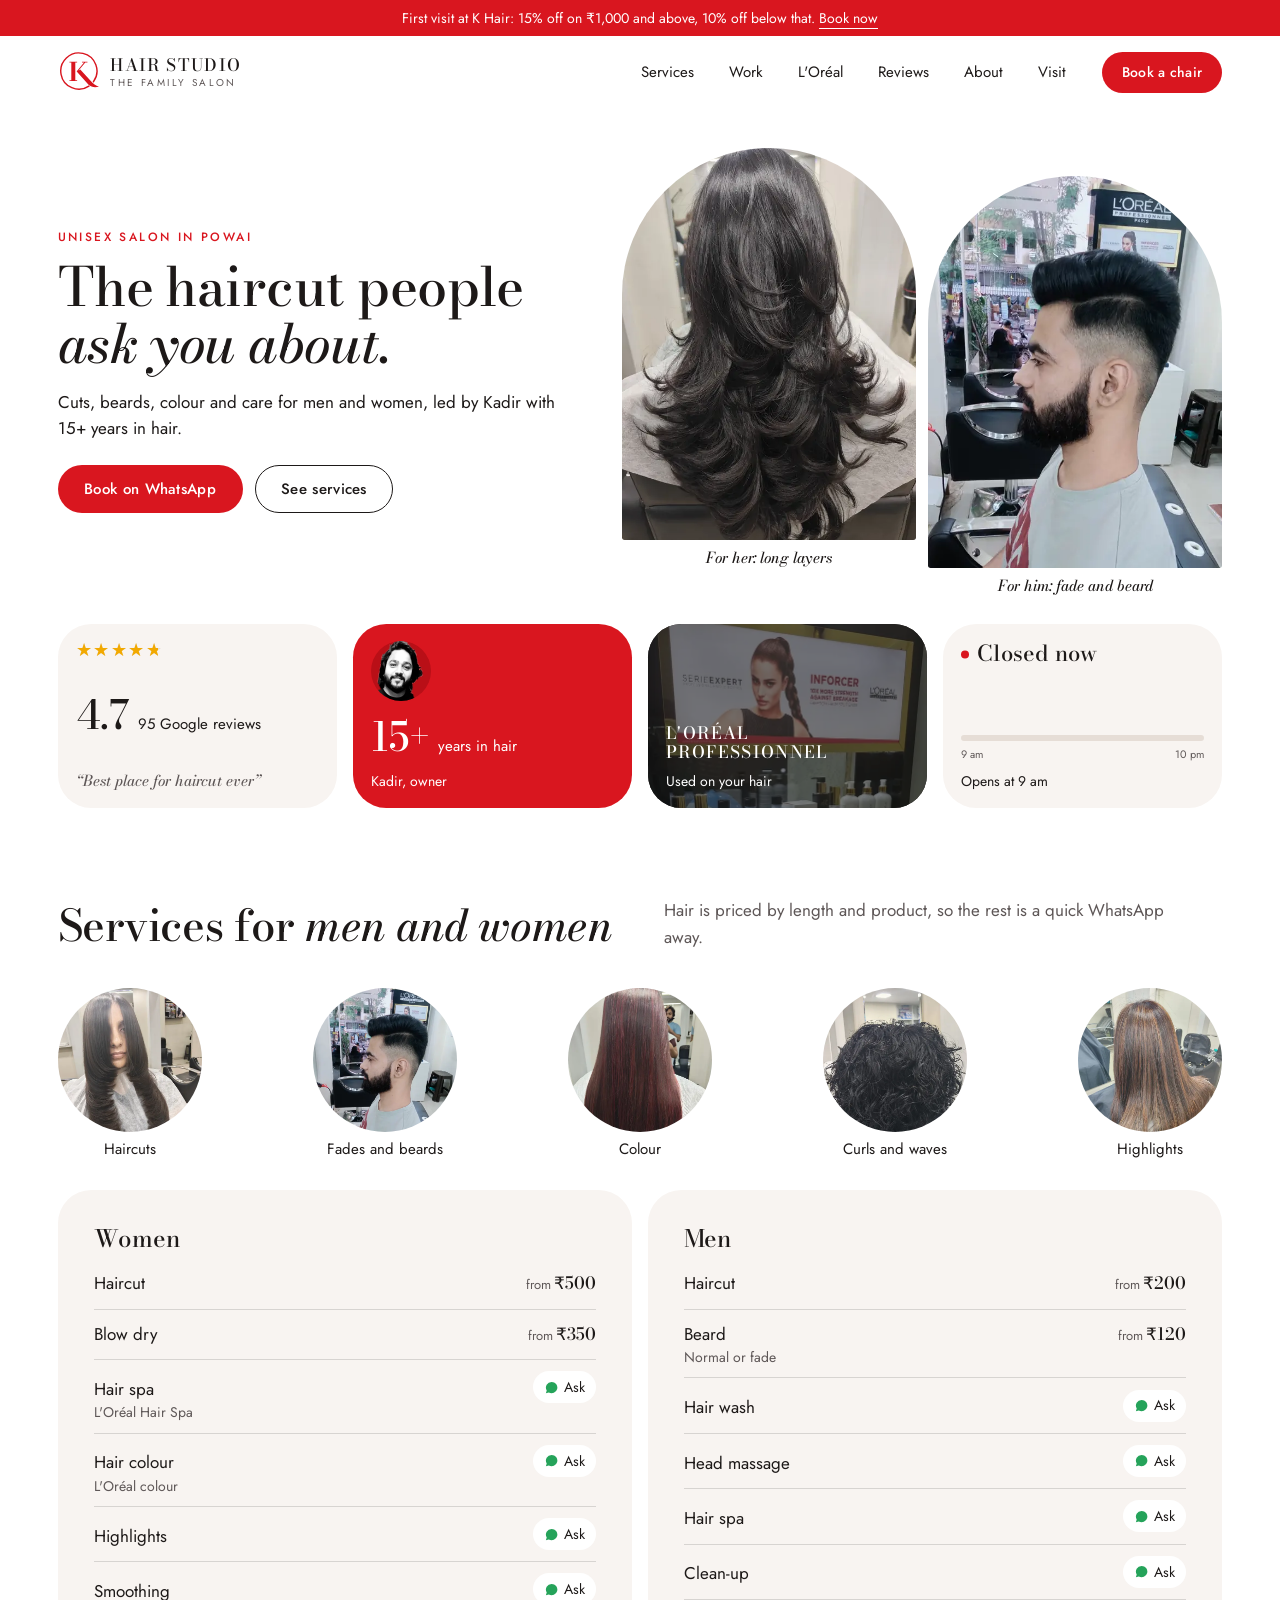
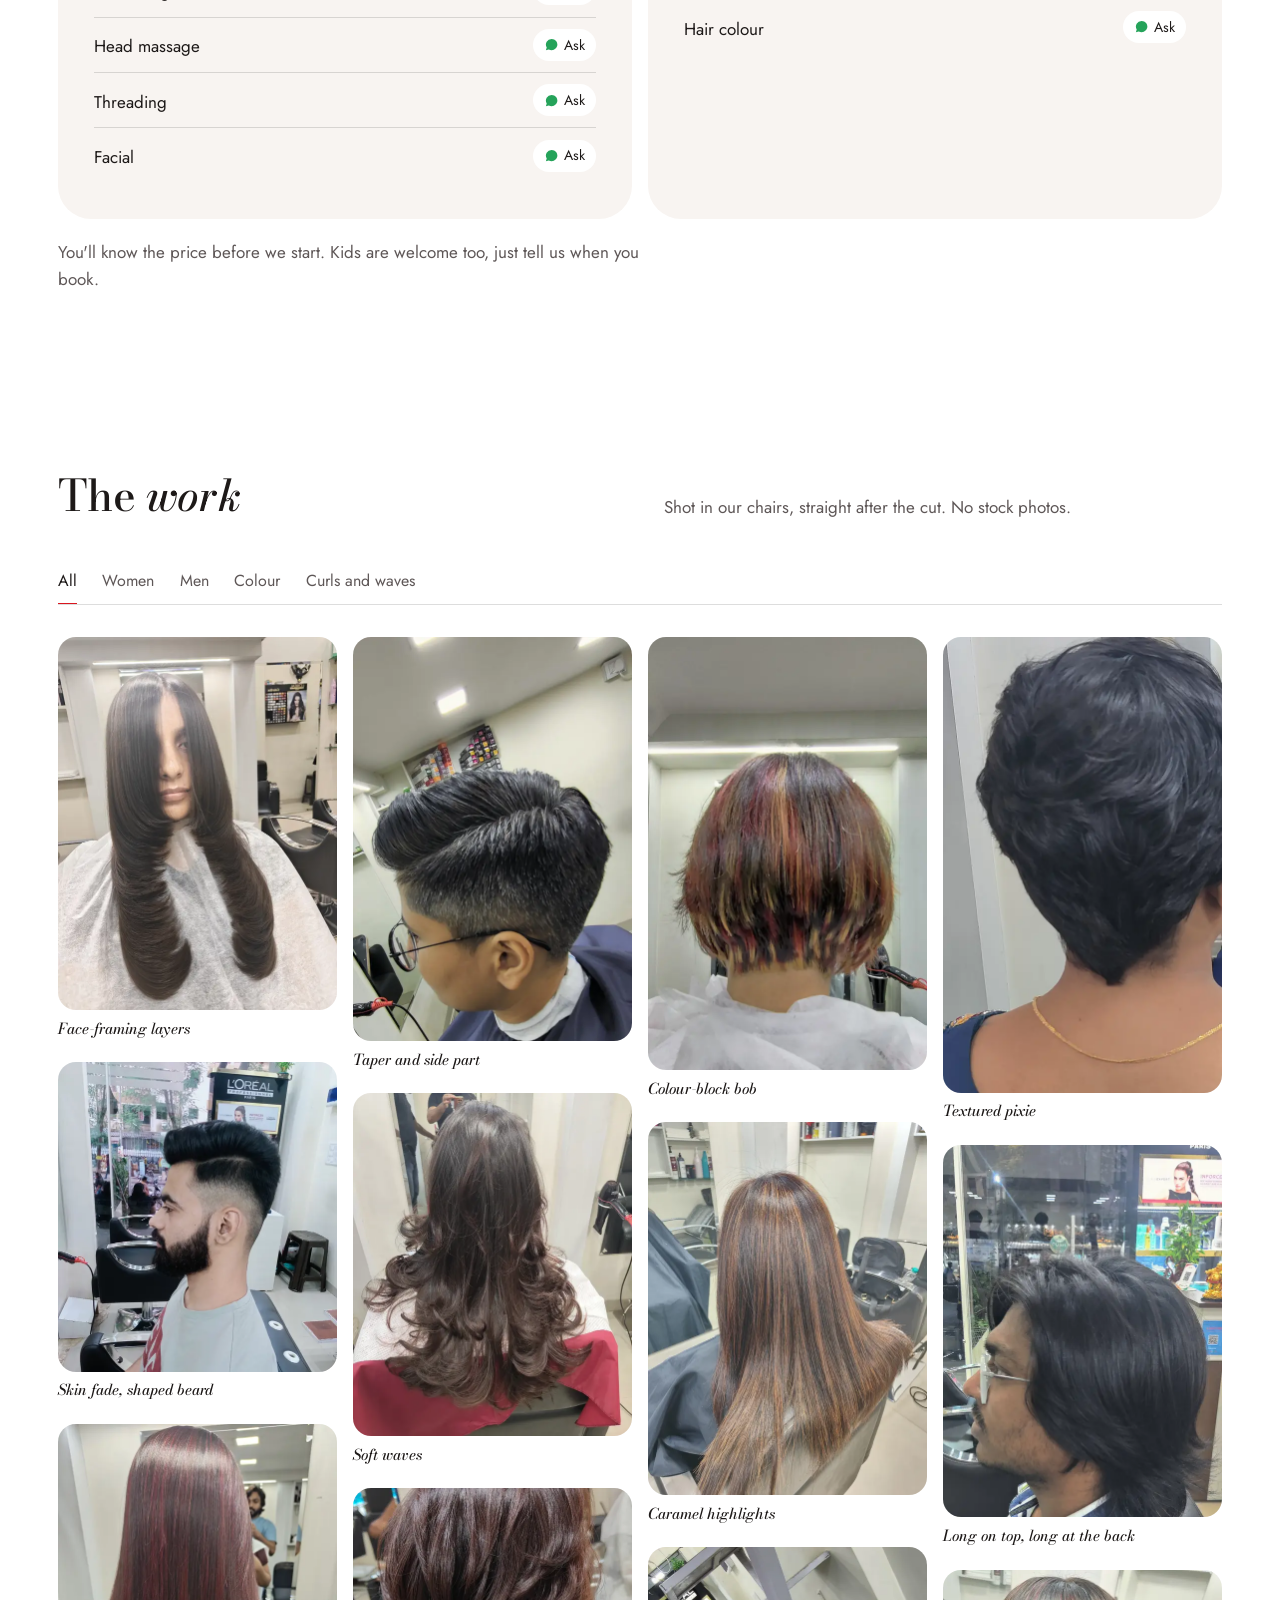
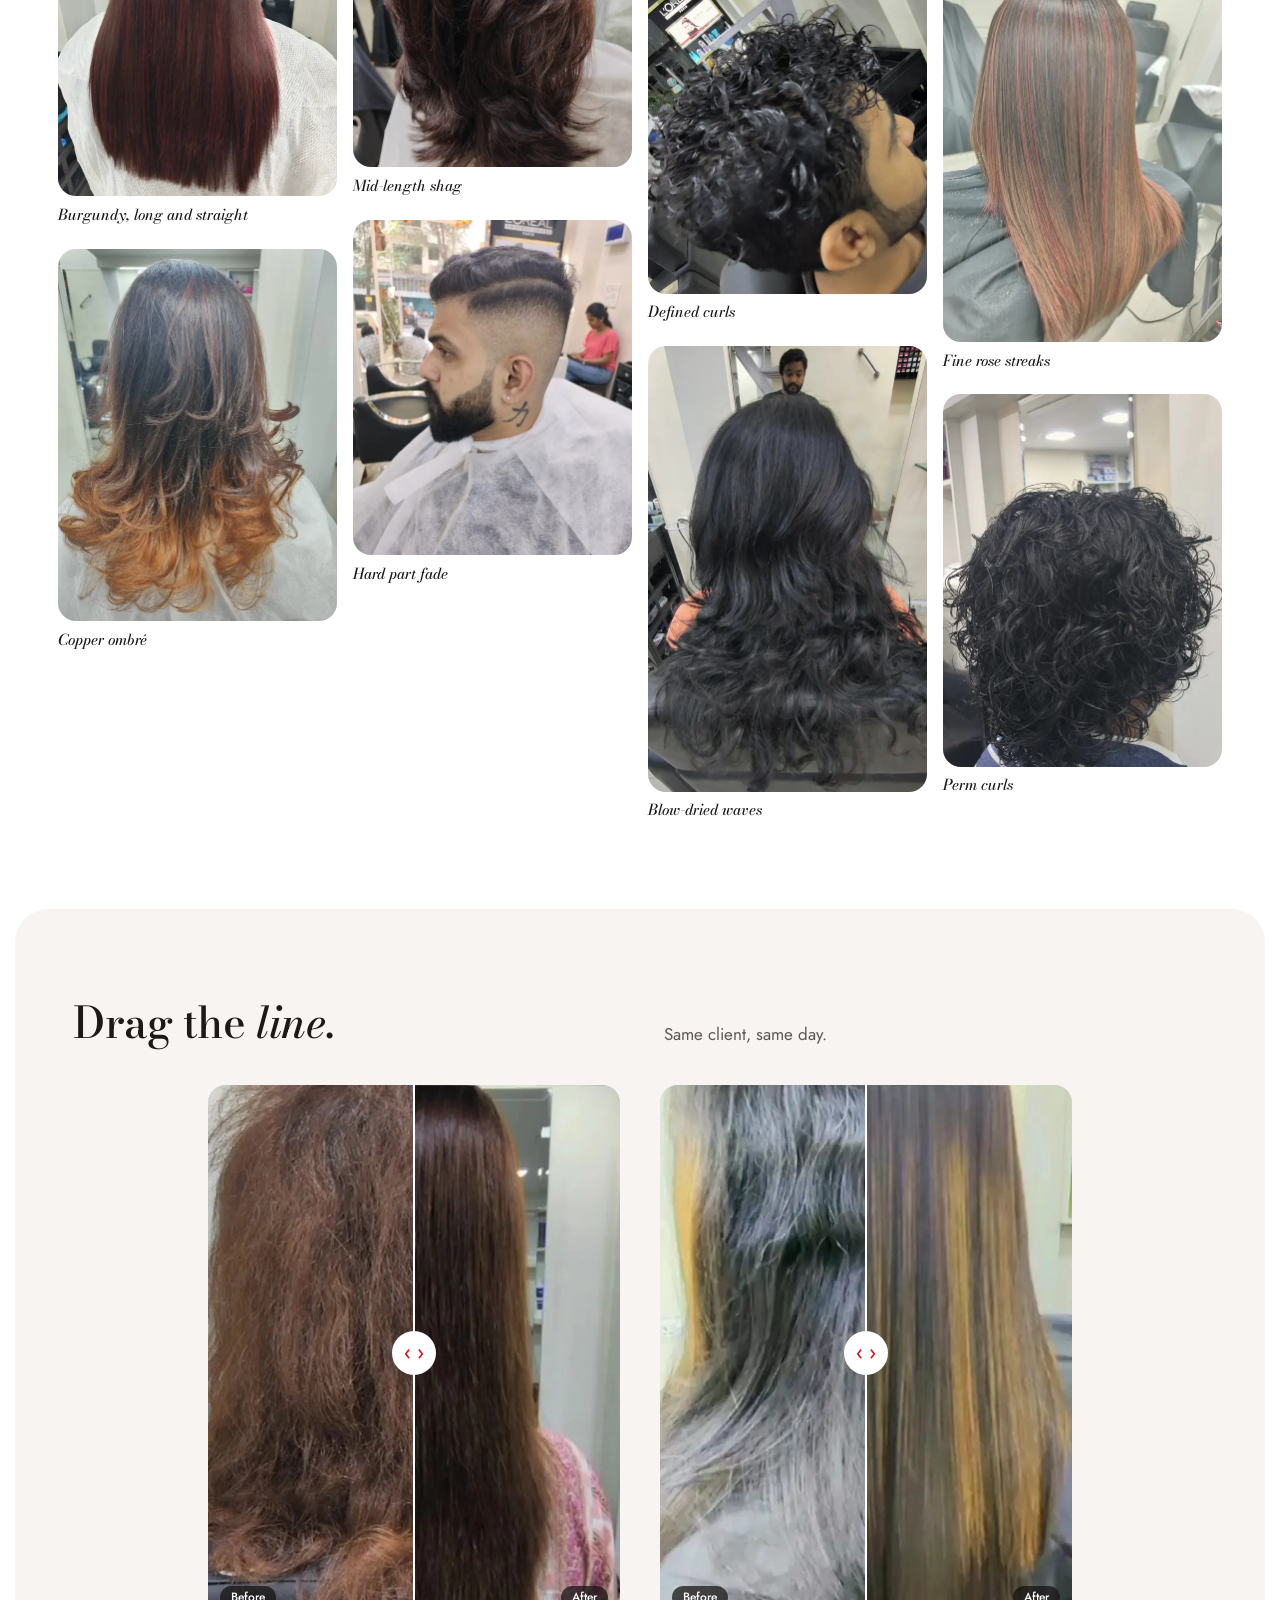
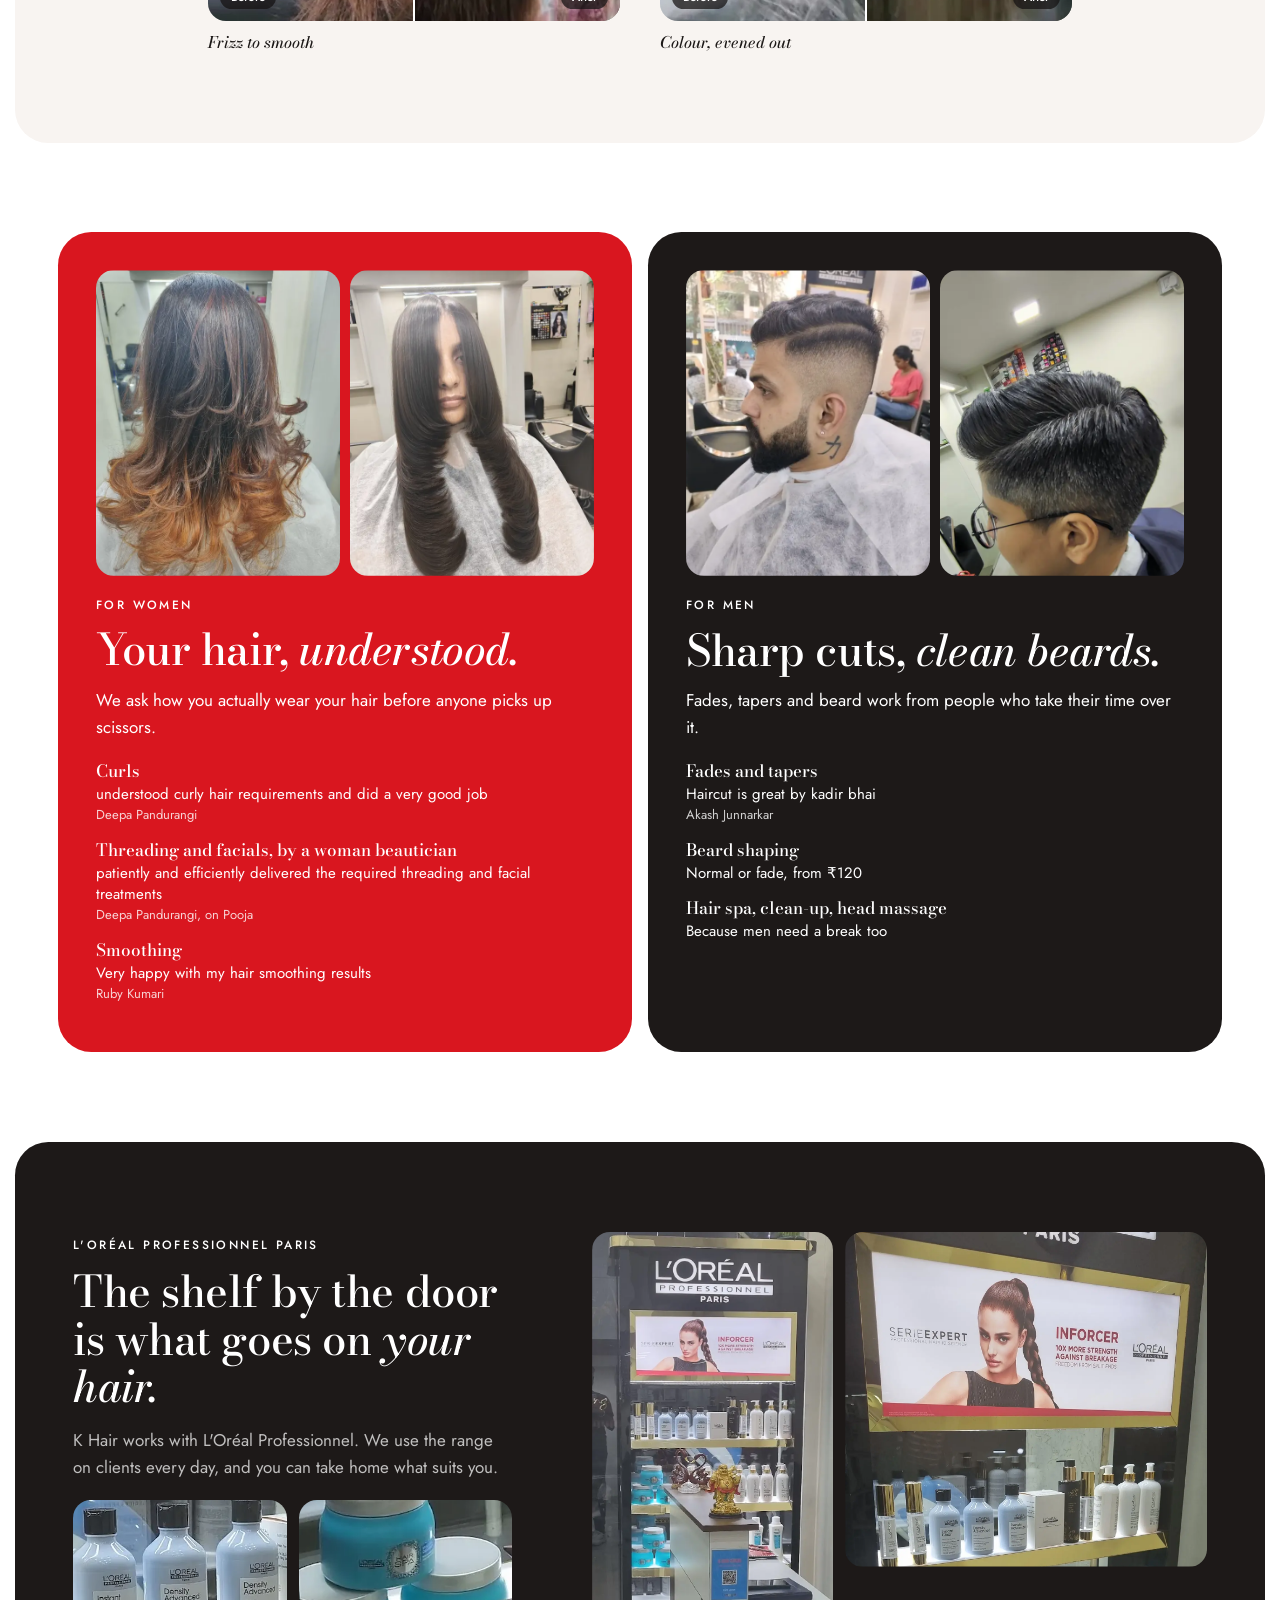
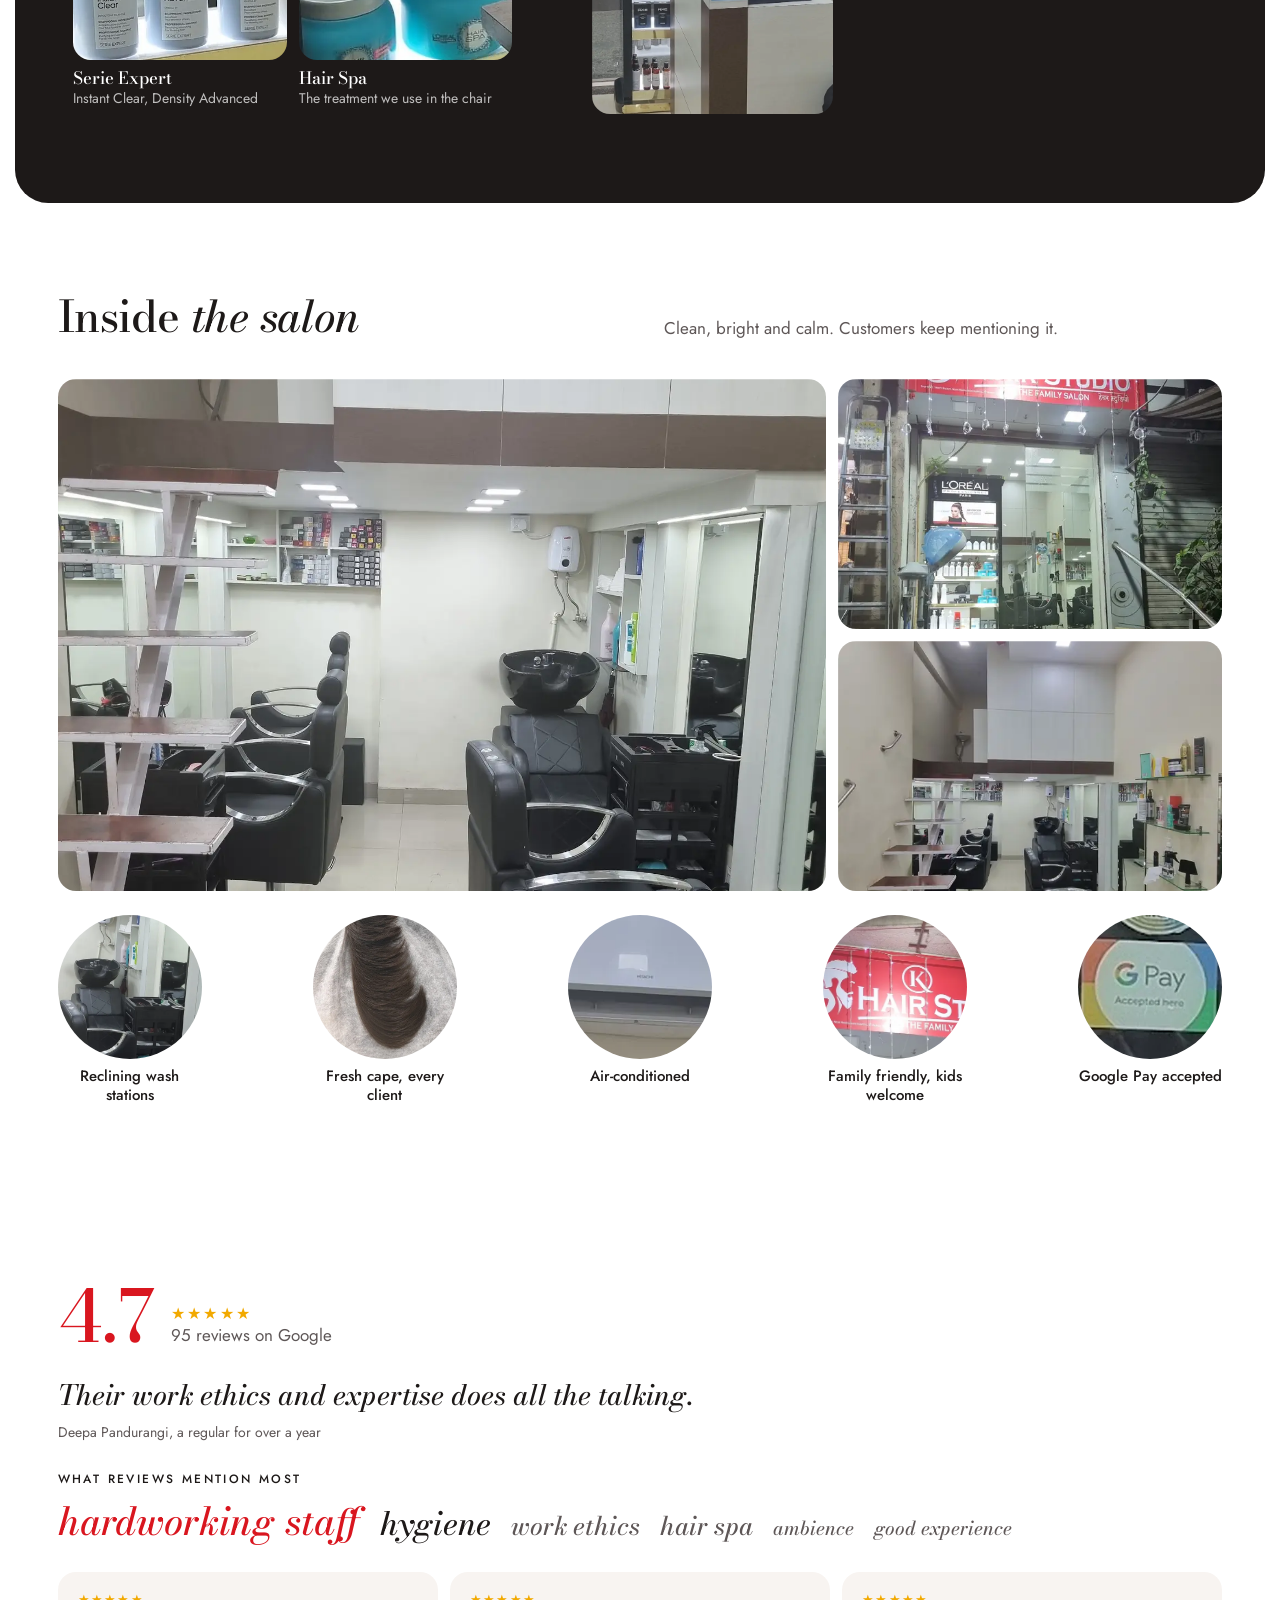
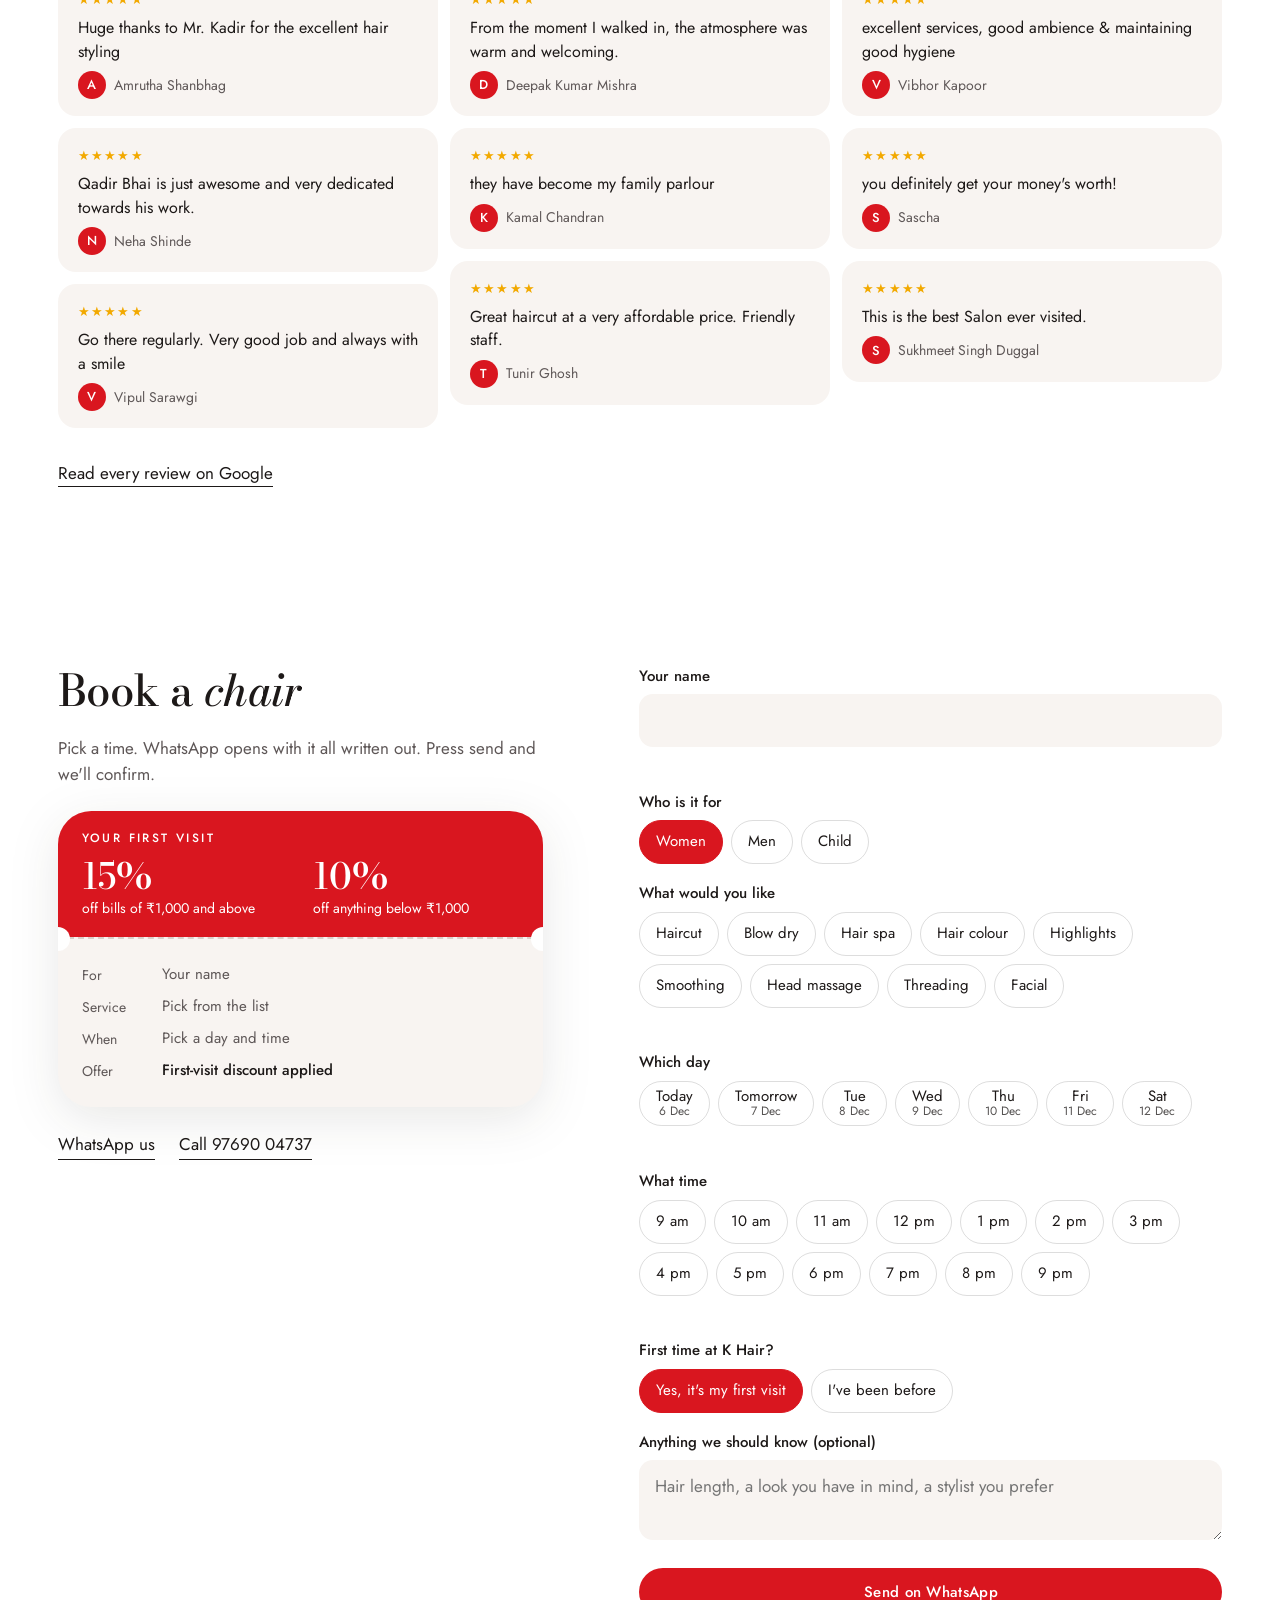
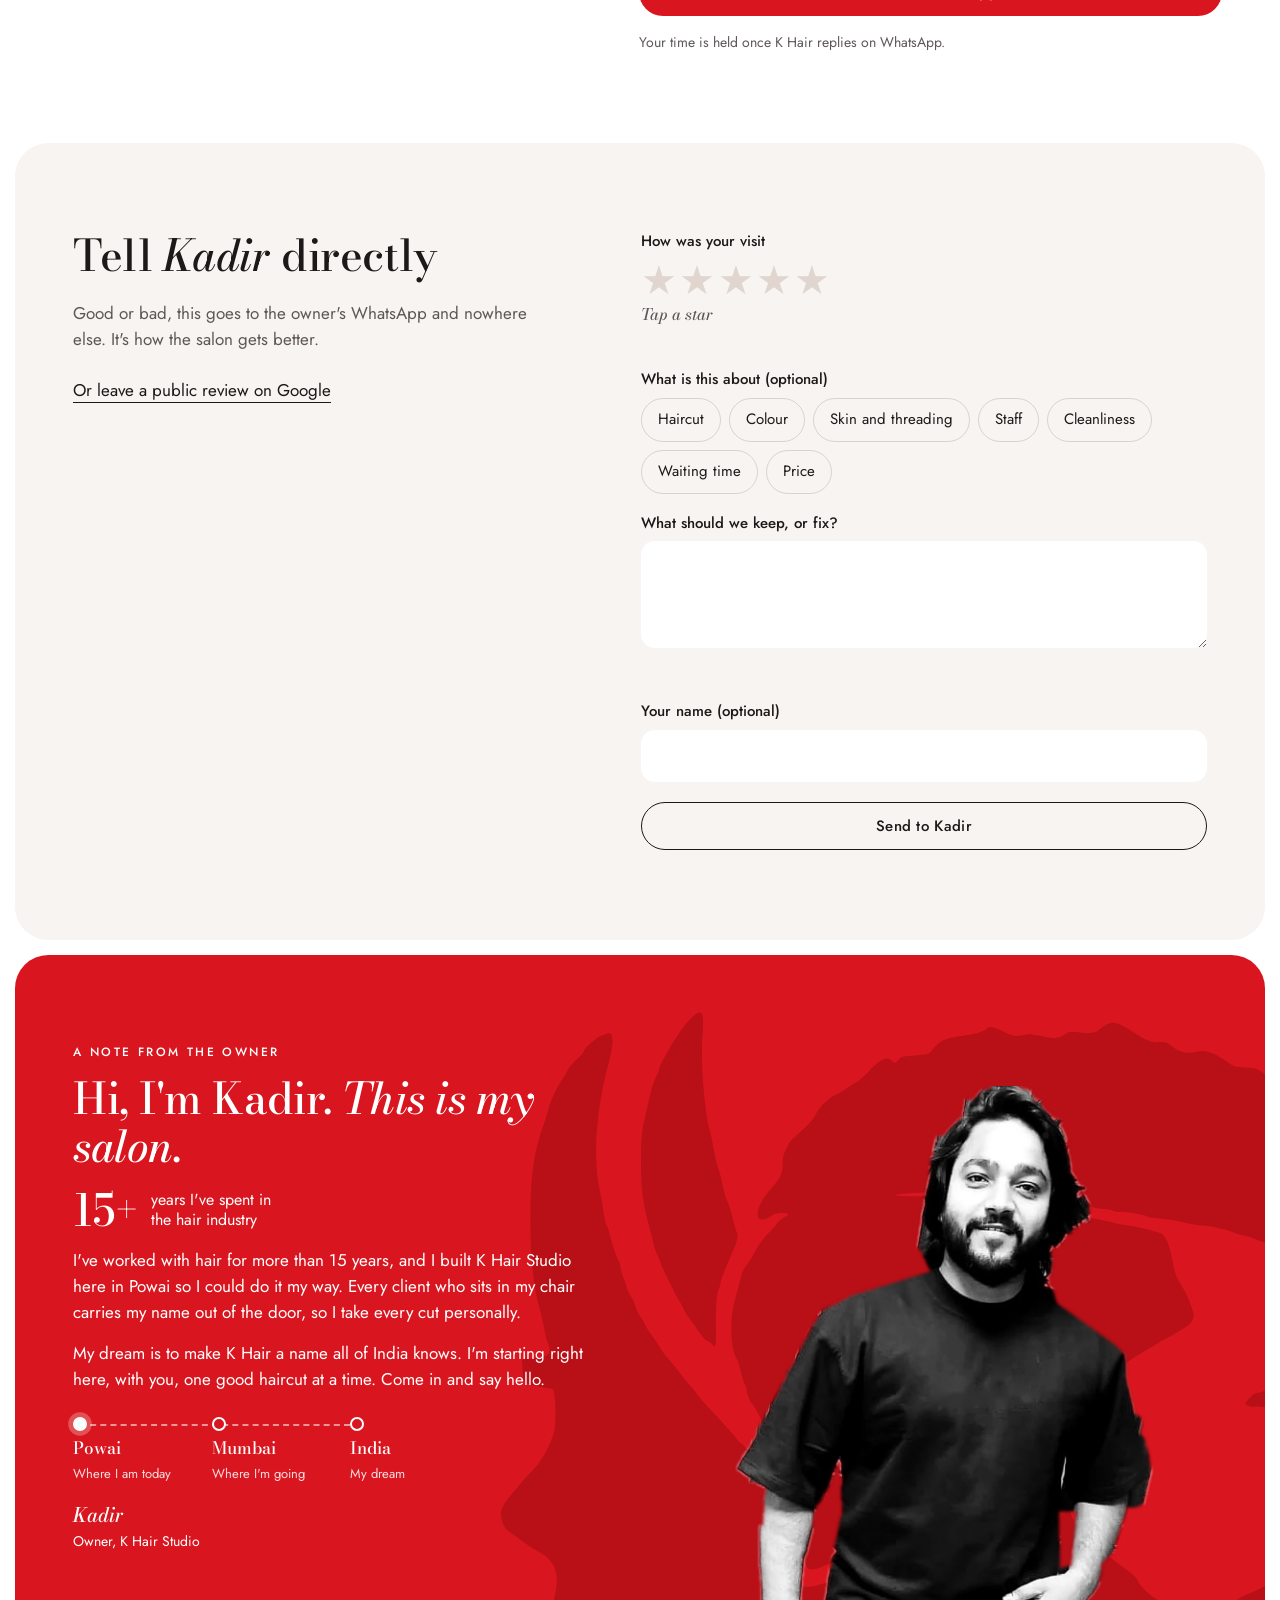
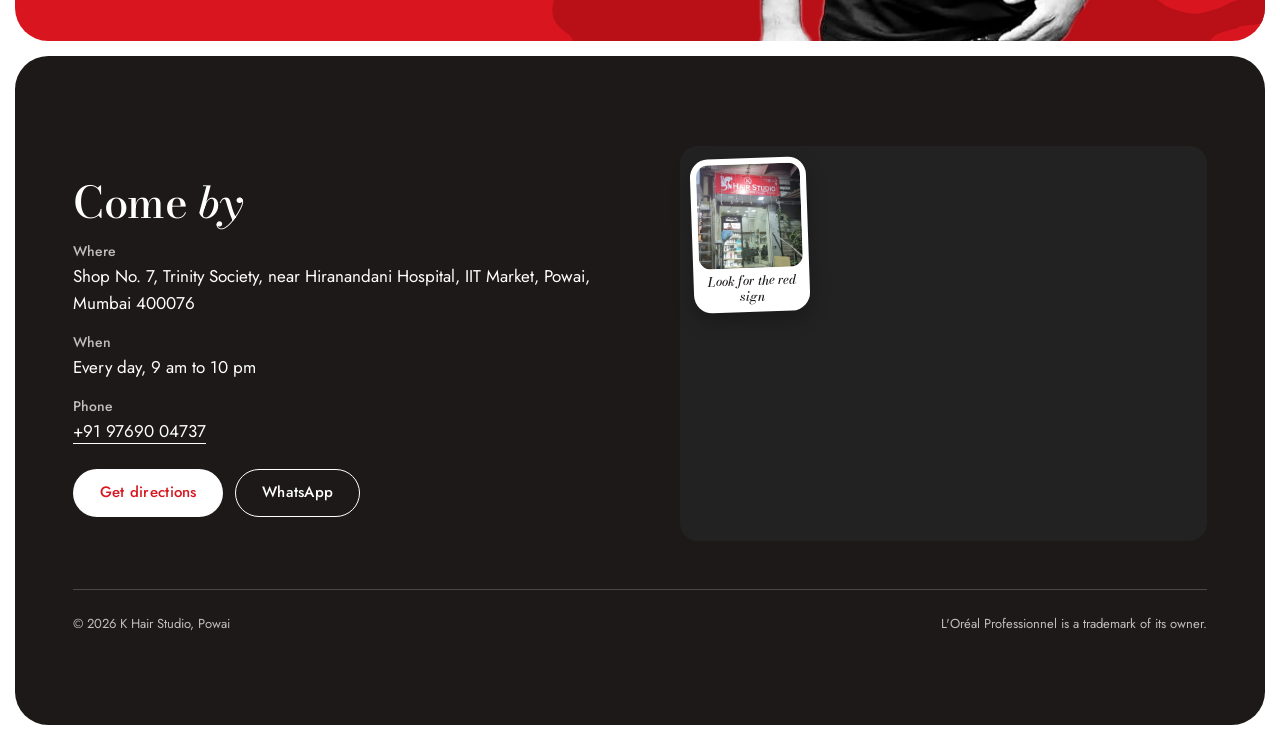
==== index.html @ 9da458e2 "Publish K Hair Studio website Co-Authored-By: Claude Opus 5.5 <noreply@anthropic.com>" ====
<!doctype html>
<html lang="en-IN">
<head>
<meta charset="utf-8">
<meta name="viewport" content="width=device-width, initial-scale=1, viewport-fit=cover">
<title>K Hair Studio, Powai | The Family Salon near Hiranandani Hospital</title>
<meta name="description" content="Unisex salon in Powai for men and women: haircuts, beards, colour and hair spa, led by Kadir with 15+ years in hair. 4.7 on Google. L'Oréal Professionnel products. Book on WhatsApp and get up to 15% off your first visit.">
<meta name="theme-color" content="#d9161f">
<meta property="og:title" content="K Hair Studio, Powai">
<meta property="og:description" content="The Family Salon. 4.7 on Google from 95 reviews. Book on WhatsApp.">
<meta property="og:image" content="https://patekarvijay262-spec.github.io/k-hair-studio/assets/img/storefront.webp">
<link rel="icon" href="assets/favicon.svg" type="image/svg+xml">
<link rel="preload" href="assets/fonts/bodoni.woff2" as="font" type="font/woff2" crossorigin>
<link rel="preload" href="assets/fonts/jost.woff2" as="font" type="font/woff2" crossorigin>
<link rel="stylesheet" href="assets/styles.css">
<script>document.documentElement.classList.add('js')</script>
<script type="application/ld+json">
{"@context":"https://schema.org","@type":"HairSalon","name":"K Hair Studio","alternateName":"K Hair Studio the unisex salon","telephone":"+919769004737","priceRange":"₹₹","image":"https://patekarvijay262-spec.github.io/k-hair-studio/assets/img/storefront.webp","address":{"@type":"PostalAddress","streetAddress":"Shop No. 7, Trinity Society, near Hiranandani Hospital Road, IIT Market","addressLocality":"Powai, Mumbai","addressRegion":"Maharashtra","postalCode":"400076","addressCountry":"IN"},"geo":{"@type":"GeoCoordinates","latitude":19.122265,"longitude":72.9176834},"openingHoursSpecification":[{"@type":"OpeningHoursSpecification","dayOfWeek":["Monday","Tuesday","Wednesday","Thursday","Friday","Saturday","Sunday"],"opens":"09:00","closes":"22:00"}]}
</script>
</head>
<body>
<a class="skip" href="#main">Skip to content</a>

<svg width="0" height="0" style="position:absolute" aria-hidden="true">
  <symbol id="k" viewBox="0 0 100 100">
    <path fill="none" stroke="currentColor" stroke-width="3.4" stroke-linecap="round" d="M85.2 71.6A43.5 43.5 0 1 0 74.3 82"/>
    <path fill="currentColor" d="M32 24h9.6v44.6H32zM27.5 23.2H46v1.8H27.5zM27.5 67.8H46v1.8H27.5zM44.6 46.6 62.6 25h3L47 47.6zM57.6 23.2h13.2V25H57.6zM45.5 47.5l8-5.7L80 71c4 5 11 10 18.5 12.2-8.5 2.3-18.5 1.8-25-4.2z"/>
  </symbol>
</svg>

<p class="strip">First visit at K Hair: 15% off on ₹1,000 and above, 10% off below that. <a class="link" href="#book">Book now</a></p>

<header class="head" id="head">
  <div class="wrap head-in">
    <a class="brand" href="#top" aria-label="K Hair Studio, home">
      <svg aria-hidden="true"><use href="#k"/></svg>
      <span><b>HAIR STUDIO</b><small>The Family Salon</small></span>
    </a>
    <nav class="nav" aria-label="Main">
      <a href="#services">Services</a>
      <a href="#work">Work</a>
      <a href="#loreal">L'Oréal</a>
      <a href="#reviews">Reviews</a>
      <a href="#about">About</a>
      <a href="#visit">Visit</a>
      <a class="btn btn-red" href="#book">Book a chair</a>
    </nav>
  </div>
</header>

<main id="main">

<section class="hero wrap" id="top">
  <div class="hero-grid">
    <div class="hero-text">
      <p class="label eyebrow">Unisex salon in Powai</p>
      <h1>The haircut people <em>ask you about.</em></h1>
      <p class="lede">Cuts, beards, colour and care for men and women, led by Kadir with 15+ years in hair.</p>
      <div class="hero-cta">
        <a class="btn btn-red" href="#book">Book on WhatsApp</a>
        <a class="btn btn-line" href="#services">See services</a>
      </div>
    </div>
    <div class="hero-photos">
      <figure>
        <img src="assets/img/long-layers.webp" srcset="assets/img/long-layers-s.webp 560w, assets/img/long-layers.webp 1200w" sizes="(min-width: 64rem) 26vw, 46vw" width="1200" height="1536" alt="Long dark layered haircut on a woman, seen from behind" fetchpriority="high">
        <figcaption>For her: long layers</figcaption>
      </figure>
      <figure>
        <img src="assets/img/mens-pomp.webp" srcset="assets/img/mens-pomp-s.webp 560w, assets/img/mens-pomp.webp 900w" sizes="(min-width: 64rem) 26vw, 46vw" width="900" height="998" alt="Man with a skin fade and shaped beard" fetchpriority="high">
        <figcaption>For him: fade and beard</figcaption>
      </figure>
    </div>
  </div>
  <div class="facts">
    <a class="fact fact-rate" href="#reviews" aria-label="Rated 4.7 out of 5 from 95 Google reviews">
      <span class="rate" aria-hidden="true"><i>★★★★★</i></span>
      <span class="fact-main"><b>4.7</b><small>95 Google reviews</small></span>
      <q>Best place for haircut ever</q>
    </a>
    <a class="fact fact-years" href="#about" aria-label="Kadir has 15 plus years in the hair industry">
      <img class="face" src="assets/img/kadir-face.webp" width="240" height="240" alt="">
      <span class="fact-main"><b>15+</b><small>years in hair</small></span>
      <span class="fact-who">Kadir, owner</span>
    </a>
    <a class="fact fact-brand" href="#loreal" aria-label="L'Oréal Professionnel products, used in the salon">
      <img src="assets/img/shelf-s.webp" width="560" height="519" alt="" loading="lazy">
      <span class="fact-word">L'Oréal<br>Professionnel</span>
      <span class="fact-who">Used on your hair</span>
    </a>
    <a class="fact fact-open" href="#visit">
      <span class="fact-status"><b id="openNow">Open daily</b></span>
      <span class="day" id="dayBar" aria-hidden="true"><i></i><em></em></span>
      <span class="day-ends"><small>9 am</small><small>10 pm</small></span>
      <span class="fact-who" id="openNote">Every day, in Powai</span>
    </a>
  </div>
</section>

<section class="section wrap" id="services">
  <div class="sec-head">
    <h2>Services for <em>men and women</em></h2>
    <p class="lede muted">Hair is priced by length and product, so the rest is a quick WhatsApp away.</p>
  </div>
  <div class="tiles" id="tiles">
    <button class="tile" data-go="women"><img loading="lazy" src="assets/img/soft-layers-s.webp" alt="" width="560" height="747"><span>Haircuts</span></button>
    <button class="tile" data-go="men"><img loading="lazy" src="assets/img/mens-pomp-s.webp" alt="" width="560" height="621"><span>Fades and beards</span></button>
    <button class="tile" data-go="colour"><img loading="lazy" src="assets/img/burgundy-s.webp" alt="" width="560" height="747"><span>Colour</span></button>
    <button class="tile" data-go="curls"><img loading="lazy" src="assets/img/perm-curls-s.webp" alt="" width="560" height="747"><span>Curls and waves</span></button>
    <button class="tile" data-go="colour"><img loading="lazy" src="assets/img/caramel-s.webp" alt="" width="560" height="747"><span>Highlights</span></button>
  </div>
  <div class="menu-grid">
    <div class="menu">
      <h3>Women</h3>
      <ul id="menuWomen"></ul>
    </div>
    <div class="menu">
      <h3>Men</h3>
      <ul id="menuMen"></ul>
    </div>
  </div>
  <p class="menu-note muted">You'll know the price before we start. Kids are welcome too, just tell us when you book.</p>
</section>

<section class="section wrap" id="work">
  <div class="sec-head">
    <h2>The <em>work</em></h2>
    <p class="lede muted">Shot in our chairs, straight after the cut. No stock photos.</p>
  </div>
  <div class="tabs" id="tabs" role="group" aria-label="Filter the work">
    <button class="tab" data-filter="all" aria-pressed="true">All</button>
    <button class="tab" data-filter="women" aria-pressed="false">Women</button>
    <button class="tab" data-filter="men" aria-pressed="false">Men</button>
    <button class="tab" data-filter="colour" aria-pressed="false">Colour</button>
    <button class="tab" data-filter="curls" aria-pressed="false">Curls and waves</button>
  </div>
  <div class="gallery" id="gallery">
    <figure class="shot" data-cat="women"><button data-full="soft-layers"><img loading="lazy" src="assets/img/soft-layers-s.webp" width="560" height="747" alt="Long face-framing layers on dark hair"></button><figcaption>Face-framing layers</figcaption></figure>
    <figure class="shot" data-cat="men"><button data-full="mens-pomp"><img loading="lazy" src="assets/img/mens-pomp-s.webp" width="560" height="621" alt="Skin fade with a high pompadour and shaped beard"></button><figcaption>Skin fade, shaped beard</figcaption></figure>
    <figure class="shot" data-cat="women colour"><button data-full="burgundy"><img loading="lazy" src="assets/img/burgundy-s.webp" width="560" height="747" alt="Long straight hair with burgundy tones"></button><figcaption>Burgundy, long and straight</figcaption></figure>
    <figure class="shot" data-cat="women colour"><button data-full="copper-ombre"><img loading="lazy" src="assets/img/copper-ombre-s.webp" width="560" height="747" alt="Layered hair with a copper ombré at the ends"></button><figcaption>Copper ombré</figcaption></figure>
    <figure class="shot" data-cat="men"><button data-full="mens-side"><img loading="lazy" src="assets/img/mens-side-s.webp" width="560" height="810" alt="Textured side part with a clean taper"></button><figcaption>Taper and side part</figcaption></figure>
    <figure class="shot" data-cat="women curls"><button data-full="waves"><img loading="lazy" src="assets/img/waves-s.webp" width="560" height="687" alt="Soft brown waves"></button><figcaption>Soft waves</figcaption></figure>
    <figure class="shot" data-cat="women"><button data-full="shag"><img loading="lazy" src="assets/img/shag-s.webp" width="560" height="560" alt="Choppy mid-length shag cut"></button><figcaption>Mid-length shag</figcaption></figure>
    <figure class="shot" data-cat="men"><button data-full="mens-fade"><img loading="lazy" src="assets/img/mens-fade-s.webp" width="560" height="672" alt="Fade with a hard part and beard line"></button><figcaption>Hard part fade</figcaption></figure>
    <figure class="shot" data-cat="women colour"><button data-full="colour-bob"><img loading="lazy" src="assets/img/colour-bob-s.webp" width="560" height="868" alt="Short bob with red and copper streaks"></button><figcaption>Colour-block bob</figcaption></figure>
    <figure class="shot" data-cat="women colour"><button data-full="caramel"><img loading="lazy" src="assets/img/caramel-s.webp" width="560" height="747" alt="Long hair with caramel highlights"></button><figcaption>Caramel highlights</figcaption></figure>
    <figure class="shot" data-cat="men curls"><button data-full="mens-curls"><img loading="lazy" src="assets/img/mens-curls-s.webp" width="560" height="695" alt="Tight defined curls on a man"></button><figcaption>Defined curls</figcaption></figure>
    <figure class="shot" data-cat="women curls"><button data-full="black-waves"><img loading="lazy" src="assets/img/black-waves-s.webp" width="560" height="894" alt="Long black hair blow-dried into waves"></button><figcaption>Blow-dried waves</figcaption></figure>
    <figure class="shot" data-cat="women"><button data-full="pixie"><img loading="lazy" src="assets/img/pixie-s.webp" width="560" height="913" alt="Short textured pixie cut from behind"></button><figcaption>Textured pixie</figcaption></figure>
    <figure class="shot" data-cat="men"><button data-full="mens-long"><img loading="lazy" src="assets/img/mens-long-s.webp" width="560" height="747" alt="Longer layered hair on a man"></button><figcaption>Long on top, long at the back</figcaption></figure>
    <figure class="shot" data-cat="women colour"><button data-full="rose-streaks"><img loading="lazy" src="assets/img/rose-streaks-s.webp" width="560" height="747" alt="Straight hair with fine rose streaks"></button><figcaption>Fine rose streaks</figcaption></figure>
    <figure class="shot" data-cat="men curls"><button data-full="perm-curls"><img loading="lazy" src="assets/img/perm-curls-s.webp" width="560" height="747" alt="Full head of perm curls"></button><figcaption>Perm curls</figcaption></figure>
  </div>
</section>

<section class="section ba-section panel">
  <div class="wrap">
    <div class="sec-head">
      <h2>Drag the <em>line.</em></h2>
      <p class="lede muted">Same client, same day.</p>
    </div>
    <div class="ba-grid">
      <figure style="margin:0">
        <div class="ba rise">
          <img src="assets/img/ba2-before.webp" alt="Dry, frizzy brown hair before treatment" loading="lazy">
          <img class="after" src="assets/img/ba2-after.webp" alt="The same hair smooth and straight after treatment" loading="lazy">
          <span class="ba-line"></span>
          <span class="ba-tag l">Before</span><span class="ba-tag r">After</span>
          <input type="range" min="0" max="100" value="50" aria-label="Compare before and after">
        </div>
        <figcaption class="ba-cap">Frizz to smooth</figcaption>
      </figure>
      <figure style="margin:0">
        <div class="ba rise">
          <img src="assets/img/ba1-before.webp" alt="Rough, uneven hair before treatment" loading="lazy">
          <img class="after" src="assets/img/ba1-after.webp" alt="The same hair smooth with even highlights after treatment" loading="lazy">
          <span class="ba-line"></span>
          <span class="ba-tag l">Before</span><span class="ba-tag r">After</span>
          <input type="range" min="0" max="100" value="50" aria-label="Compare before and after">
        </div>
        <figcaption class="ba-cap">Colour, evened out</figcaption>
      </figure>
    </div>
  </div>
</section>

<section class="section wrap both" id="women">
  <div class="both-grid">
    <div class="who on-red">
      <p class="label">For women</p>
      <h2 class="rise">Your hair, <em>understood.</em></h2>
      <p class="rise">We ask how you actually wear your hair before anyone picks up scissors.</p>
      <ul class="who-list">
        <li><b>Curls</b><q>understood curly hair requirements and did a very good job</q><cite>Deepa Pandurangi</cite></li>
        <li><b>Threading and facials, by a woman beautician</b><q>patiently and efficiently delivered the required threading and facial treatments</q><cite>Deepa Pandurangi, on Pooja</cite></li>
        <li><b>Smoothing</b><q>Very happy with my hair smoothing results</q><cite>Ruby Kumari</cite></li>
      </ul>
      <div class="who-photos">
        <img class="wipe" loading="lazy" src="assets/img/copper-ombre-s.webp" width="560" height="747" alt="Layered hair with copper ends">
        <img class="wipe" loading="lazy" src="assets/img/soft-layers-s.webp" width="560" height="747" alt="Long face-framing layers">
      </div>
    </div>
    <div class="who on-ink">
      <p class="label">For men</p>
      <h2 class="rise">Sharp cuts, <em>clean beards.</em></h2>
      <p class="rise">Fades, tapers and beard work from people who take their time over it.</p>
      <ul class="who-list">
        <li><b>Fades and tapers</b><q>Haircut is great by kadir bhai</q><cite>Akash Junnarkar</cite></li>
        <li><b>Beard shaping</b><span>Normal or fade, from ₹120</span></li>
        <li><b>Hair spa, clean-up, head massage</b><span>Because men need a break too</span></li>
      </ul>
      <div class="who-photos">
        <img class="wipe" loading="lazy" src="assets/img/mens-fade-s.webp" width="560" height="672" alt="Fade with a hard part and beard line">
        <img class="wipe" loading="lazy" src="assets/img/mens-side-s.webp" width="560" height="810" alt="Taper with a textured side part">
      </div>
    </div>
  </div>
</section>

<section class="section on-ink loreal panel" id="loreal">
  <div class="wrap loreal-grid">
    <div>
      <p class="loreal-word">L'Oréal Professionnel Paris</p>
      <h2 class="rise">The shelf by the door is what goes on <em>your hair.</em></h2>
      <p class="lede muted rise">K Hair works with L'Oréal Professionnel. We use the range on clients every day, and you can take home what suits you.</p>
      <div class="products">
        <figure><img loading="lazy" src="assets/img/prod-expert.webp" width="480" height="338" alt="Serie Expert shampoo bottles on the salon shelf"><figcaption><b>Serie Expert</b>Instant Clear, Density Advanced</figcaption></figure>
        <figure><img loading="lazy" src="assets/img/prod-spa.webp" width="480" height="480" alt="L'Oréal Hair Spa tubs on the salon shelf"><figcaption><b>Hair Spa</b>The treatment we use in the chair</figcaption></figure>
      </div>
    </div>
    <div class="loreal-photos">
      <img class="tall wipe" loading="lazy" src="assets/img/loreal-unit.webp" width="666" height="1368" alt="The L'Oréal Professionnel display unit inside K Hair Studio">
      <img class="wipe" loading="lazy" src="assets/img/shelf.webp" width="1296" height="1200" alt="Serie Expert shampoos on the lit shelf under an Inforcer poster">
    </div>
  </div>
</section>

<section class="section wrap" id="space">
  <div class="sec-head">
    <h2>Inside <em>the salon</em></h2>
    <p class="lede muted">Clean, bright and calm. Customers keep mentioning it.</p>
  </div>
  <div class="space-grid">
    <figure><img class="main wipe" loading="lazy" src="assets/img/salon-floor.webp" width="1400" height="1307" alt="Styling chairs, mirrors and wash station inside K Hair Studio"></figure>
    <div class="space-pair">
      <img class="wipe" loading="lazy" src="assets/img/storefront-s.webp" width="560" height="672" alt="K Hair Studio storefront with the red sign">
      <img class="wipe" loading="lazy" src="assets/img/salon-wash-s.webp" width="560" height="433" alt="Reclining wash stations">
    </div>
  </div>
  <ul class="proof">
    <li><img loading="lazy" src="assets/img/fac-wash.webp" alt="" width="480" height="480"><b>Reclining wash stations</b></li>
    <li><img loading="lazy" src="assets/img/fac-cape.webp" alt="" width="480" height="480"><b>Fresh cape, every client</b></li>
    <li><img loading="lazy" src="assets/img/fac-ac.webp" alt="" width="480" height="186"><b>Air-conditioned</b></li>
    <li><img loading="lazy" src="assets/img/fac-sign.webp" alt="" width="480" height="331"><b>Family friendly, kids welcome</b></li>
    <li><img loading="lazy" src="assets/img/fac-gpay.webp" alt="" width="320" height="269"><b>Google Pay accepted</b></li>
  </ul>
</section>

<section class="section wrap" id="reviews">
  <div class="score">
    <b id="scoreNum">4.7</b>
    <div>
      <p class="stars" aria-hidden="true">★★★★★</p>
      <p class="muted">95 reviews on Google</p>
    </div>
  </div>
  <figure class="pull rise">
    <blockquote>Their work ethics and expertise does all the talking.</blockquote>
    <figcaption>Deepa Pandurangi, a regular for over a year</figcaption>
  </figure>
  <div class="praise">
    <p class="label">What reviews mention most</p>
    <ul>
      <li class="w5">hardworking staff</li>
      <li class="w4">hygiene</li>
      <li class="w3">work ethics</li>
      <li class="w3">hair spa</li>
      <li class="w2">ambience</li>
      <li class="w2">good experience</li>
    </ul>
  </div>
  <div class="quotes">
    <figure class="quote"><span class="q-stars" aria-label="5 stars">★★★★★</span><blockquote>Huge thanks to Mr. Kadir for the excellent hair styling</blockquote><figcaption><i class="av" aria-hidden="true">A</i>Amrutha Shanbhag</figcaption></figure>
    <figure class="quote"><span class="q-stars" aria-label="5 stars">★★★★★</span><blockquote>Qadir Bhai is just awesome and very dedicated towards his work.</blockquote><figcaption><i class="av" aria-hidden="true">N</i>Neha Shinde</figcaption></figure>
    <figure class="quote"><span class="q-stars" aria-label="5 stars">★★★★★</span><blockquote>Go there regularly. Very good job and always with a smile</blockquote><figcaption><i class="av" aria-hidden="true">V</i>Vipul Sarawgi</figcaption></figure>
    <figure class="quote"><span class="q-stars" aria-label="5 stars">★★★★★</span><blockquote>From the moment I walked in, the atmosphere was warm and welcoming.</blockquote><figcaption><i class="av" aria-hidden="true">D</i>Deepak Kumar Mishra</figcaption></figure>
    <figure class="quote"><span class="q-stars" aria-label="5 stars">★★★★★</span><blockquote>they have become my family parlour</blockquote><figcaption><i class="av" aria-hidden="true">K</i>Kamal Chandran</figcaption></figure>
    <figure class="quote"><span class="q-stars" aria-label="5 stars">★★★★★</span><blockquote>Great haircut at a very affordable price. Friendly staff.</blockquote><figcaption><i class="av" aria-hidden="true">T</i>Tunir Ghosh</figcaption></figure>
    <figure class="quote"><span class="q-stars" aria-label="5 stars">★★★★★</span><blockquote>excellent services, good ambience &amp; maintaining good hygiene</blockquote><figcaption><i class="av" aria-hidden="true">V</i>Vibhor Kapoor</figcaption></figure>
    <figure class="quote"><span class="q-stars" aria-label="5 stars">★★★★★</span><blockquote>you definitely get your money's worth!</blockquote><figcaption><i class="av" aria-hidden="true">S</i>Sascha</figcaption></figure>
    <figure class="quote"><span class="q-stars" aria-label="5 stars">★★★★★</span><blockquote>This is the best Salon ever visited.</blockquote><figcaption><i class="av" aria-hidden="true">S</i>Sukhmeet Singh Duggal</figcaption></figure>
  </div>
  <p style="margin-top:2rem"><a class="link" target="_blank" rel="noopener" href="https://www.google.com/maps/place/K+Hair+Studio+the+unisex+salon/@19.122265,72.9176834,17z/data=!4m6!3m5!1s0x3be7c7054a844c83:0x101571c2d2cae531!8m2!3d19.122265!4d72.9176834!16s%2Fg%2F11rv7t8ptn">Read every review on Google</a></p>
</section>

<section class="section wrap" id="book">
  <div class="book-grid">
    <div class="book-side">
      <h2>Book a <em>chair</em></h2>
      <p class="lede muted" style="margin-top:1.25rem">Pick a time. WhatsApp opens with it all written out. Press send and we'll confirm.</p>
      <div class="ticket">
        <div class="offer">
          <p class="label">Your first visit</p>
          <div class="offer-row">
            <div><b>15%</b><span>off bills of ₹1,000 and above</span></div>
            <div><b>10%</b><span>off anything below ₹1,000</span></div>
          </div>
        </div>
        <dl class="stub" id="ticket">
          <div><dt>For</dt><dd data-t="name">Your name</dd></div>
          <div><dt>Service</dt><dd data-t="service">Pick from the list</dd></div>
          <div><dt>When</dt><dd data-t="when">Pick a day and time</dd></div>
          <div><dt>Offer</dt><dd data-t="offer">First-visit discount applied</dd></div>
        </dl>
      </div>
      <p class="direct"><a class="link wa" href="#" data-text="Hi K Hair Studio, I have a question.">WhatsApp us</a><a class="link" href="tel:+919769004737">Call 97690 04737</a></p>
    </div>
    <form id="bookForm" novalidate>
      <div class="field"><label for="bName">Your name</label><input id="bName" type="text" autocomplete="name" required><p class="err" data-err="name"></p></div>
      <fieldset class="field"><legend>Who is it for</legend><div class="chips" id="bFor"></div></fieldset>
      <fieldset class="field"><legend>What would you like</legend><div class="chips" id="bServices"></div><p class="err" data-err="services"></p></fieldset>
      <fieldset class="field"><legend>Which day</legend><div class="chips" id="bDays"></div><p class="err" data-err="day"></p></fieldset>
      <fieldset class="field"><legend>What time</legend><div class="chips" id="bTimes"></div><p class="err" data-err="time"></p></fieldset>
      <fieldset class="field"><legend>First time at K Hair?</legend><div class="chips" id="bFirst"></div></fieldset>
      <div class="field"><label for="bNote">Anything we should know (optional)</label><textarea id="bNote" rows="2" placeholder="Hair length, a look you have in mind, a stylist you prefer"></textarea></div>
      <button class="btn btn-red btn-full" type="submit">Send on WhatsApp</button>
      <p class="fine">Your time is held once K Hair replies on WhatsApp.</p>
      <div class="sent" id="bSent" role="status"></div>
    </form>
  </div>
</section>

<section class="section feedback panel" id="feedback">
  <div class="wrap feedback-grid">
    <div>
      <h2>Tell <em>Kadir</em> directly</h2>
      <p class="lede muted" style="margin-top:1.25rem">Good or bad, this goes to the owner's WhatsApp and nowhere else. It's how the salon gets better.</p>
      <p style="margin-top:1.5rem"><a class="link" target="_blank" rel="noopener" href="https://search.google.com/local/writereview?placeid=ChIJg0yESgXH5zsRMeXK0sJxFRA">Or leave a public review on Google</a></p>
    </div>
    <form id="fbForm" novalidate>
      <fieldset class="field"><legend>How was your visit</legend><div class="rate-pick" id="fRate"></div><p class="rate-word" id="fRateWord">Tap a star</p><p class="err" data-err="rate"></p></fieldset>
      <fieldset class="field"><legend>What is this about (optional)</legend><div class="chips" id="fTopics"></div></fieldset>
      <div class="field"><label for="fText">What should we keep, or fix?</label><textarea id="fText" rows="3"></textarea><p class="err" data-err="text"></p></div>
      <div class="field"><label for="fName">Your name (optional)</label><input id="fName" type="text" autocomplete="name"></div>
      <button class="btn btn-line btn-full" type="submit">Send to Kadir</button>
      <div class="sent" id="fSent" role="status"></div>
    </form>
  </div>
</section>

<section class="on-red about panel" id="about">
  <div class="about-ghost" aria-hidden="true"><img src="assets/mark-deep.svg" alt="" width="851" height="984" loading="lazy"></div>
  <div class="wrap about-grid">
    <div class="about-text">
      <p class="label">A note from the owner</p>
      <h2 style="margin-top:.9rem">Hi, I'm Kadir. <em>This is my salon.</em></h2>
      <p class="years"><b>15+</b><span>years I've spent in the hair industry</span></p>
      <p class="lede">I've worked with hair for more than 15 years, and I built K Hair Studio here in Powai so I could do it my way. Every client who sits in my chair carries my name out of the door, so I take every cut personally.</p>
      <p class="lede">My dream is to make K Hair a name all of India knows. I'm starting right here, with you, one good haircut at a time. Come in and say hello.</p>
      <ol class="path" aria-label="My dream: from Powai to Mumbai to all of India">
        <li class="now"><b>Powai</b><small>Where I am today</small></li>
        <li><b>Mumbai</b><small>Where I'm going</small></li>
        <li><b>India</b><small>My dream</small></li>
      </ol>
      <p class="about-sign">Kadir<small>Owner, K Hair Studio</small></p>
    </div>
    <div class="about-photo">
      <img loading="lazy" src="assets/img/kadir.webp" width="1000" height="1156" alt="Kadir, owner of K Hair Studio, in a black T-shirt, smiling">
    </div>
  </div>
</section>

<section class="section on-ink visit panel" id="visit">
  <div class="wrap">
    <div class="visit-grid">
      <div>
        <h2>Come <em>by</em></h2>
        <dl>
          <dt>Where</dt>
          <dd>Shop No. 7, Trinity Society, near Hiranandani Hospital, IIT Market, Powai, Mumbai 400076</dd>
          <dt>When</dt>
          <dd>Every day, 9 am to 10 pm</dd>
          <dt>Phone</dt>
          <dd><a class="link" href="tel:+919769004737">+91 97690 04737</a></dd>
        </dl>
        <div class="visit-cta">
          <a class="btn btn-white" target="_blank" rel="noopener" href="https://www.google.com/maps/dir/?api=1&destination=K+Hair+Studio+the+unisex+salon&destination_place_id=ChIJg0yESgXH5zsRMeXK0sJxFRA">Get directions</a>
          <a class="btn wa" style="border-color:#fff" href="#" data-text="Hi K Hair Studio, I have a question.">WhatsApp</a>
        </div>
      </div>
      <div class="visit-map">
        <iframe class="map" title="K Hair Studio on Google Maps" loading="lazy" referrerpolicy="no-referrer-when-downgrade" src="https://www.google.com/maps?q=19.122265,72.9176834&z=17&output=embed"></iframe>
        <figure class="door"><img loading="lazy" src="assets/img/storefront-s.webp" width="560" height="672" alt="K Hair Studio storefront with the red sign"><figcaption>Look for the red sign</figcaption></figure>
      </div>
    </div>
    <div class="foot">
      <span>© <span id="year">2026</span> K Hair Studio, Powai</span>
      <span>L'Oréal Professionnel is a trademark of its owner.</span>
    </div>
  </div>
</section>

</main>

<nav class="bar" aria-label="Quick actions">
  <a href="tel:+919769004737">Call</a>
  <a class="wa" href="#" data-text="Hi K Hair Studio, I have a question.">WhatsApp</a>
  <a href="#book">Book a chair</a>
</nav>

<dialog class="lightbox" id="lightbox" aria-label="Photo">
  <button class="close" id="lbClose">Close</button>
  <div class="lightbox-in"><div><img id="lbImg" alt=""><p id="lbCap"></p></div></div>
</dialog>

<script src="assets/main.js"></script>
</body>
</html>
---- assets/styles.css ----
@font-face { font-family: "Bodoni Moda"; src: url(fonts/bodoni.woff2) format("woff2"); font-weight: 400 900; font-style: normal; font-display: swap; }
@font-face { font-family: "Bodoni Moda"; src: url(fonts/bodoni-italic.woff2) format("woff2"); font-weight: 400 900; font-style: italic; font-display: swap; }
@font-face { font-family: "Jost"; src: url(fonts/jost.woff2) format("woff2"); font-weight: 100 900; font-style: normal; font-display: swap; }

:root {
  --red: #d9161f;
  --red-deep: #b90f17;
  --ink: #1d1918;
  --ink-soft: #5e5757;
  --paper: #fff;
  --mist: #f8f4f1;
  --line: rgba(20, 17, 17, .14);
  --line-light: rgba(255, 255, 255, .28);
  --serif: "Bodoni Moda", "Didot", "Times New Roman", serif;
  --sans: "Jost", "Century Gothic", "Helvetica Neue", sans-serif;
  --gutter: clamp(1.25rem, 4.5vw, 4.5rem);
  --section: clamp(3.25rem, 7vw, 6rem);
  --r: 1.125rem;
  --r-lg: clamp(1.25rem, 2.6vw, 2.25rem);
  --edge: clamp(.5rem, 1.2vw, 1rem);
  --ease: cubic-bezier(.2, .7, .1, 1);
}

*, *::before, *::after { box-sizing: border-box; }
html { scroll-behavior: smooth; scroll-padding-top: 5rem; -webkit-text-size-adjust: 100%; }
body { margin: 0; background: var(--paper); color: var(--ink); font: 400 1.0625rem/1.6 var(--sans); -webkit-font-smoothing: antialiased; overflow-x: hidden; }
img { display: block; max-width: 100%; height: auto; }
a { color: inherit; }
button, input, textarea { font: inherit; color: inherit; }
button { cursor: pointer; background: none; border: 0; padding: 0; }
::selection { background: var(--red); color: #fff; }
:focus-visible { outline: .125rem solid var(--red); outline-offset: .1875rem; }
.on-red :focus-visible, .on-ink :focus-visible { outline-color: #fff; }

h1, h2, h3 { font-family: var(--serif); font-weight: 500; margin: 0; letter-spacing: -.01em; line-height: 1.1; }
h2 { font-size: clamp(1.9rem, 3.4vw, 2.9rem); }
h2 em, h1 em { font-style: italic; }
p { margin: 0; }
.label { font: 500 .75rem/1.3 var(--sans); letter-spacing: .2em; text-transform: uppercase; }
.lede { font-size: clamp(1.0625rem, 1.3vw, 1.1875rem); line-height: 1.55; max-width: 32rem; }
.muted { color: var(--ink-soft); }
.wrap { padding-inline: var(--gutter); max-width: 96rem; margin-inline: auto; }
.section { padding-block: var(--section); }
.sr { position: absolute; width: 1px; height: 1px; overflow: hidden; clip-path: inset(50%); white-space: nowrap; }
.skip { position: absolute; left: 1rem; top: -4rem; background: var(--ink); color: #fff; padding: .6rem 1rem; z-index: 100; }
.skip:focus { top: 1rem; }

/* Buttons */
.btn { display: inline-flex; align-items: center; justify-content: center; gap: .6rem; min-height: 3rem; padding: .8rem 1.6rem; border-radius: 999px; font: 500 .9375rem/1 var(--sans); letter-spacing: .02em; text-decoration: none; border: .0625rem solid transparent; transition: background .25s, color .25s, border-color .25s; }
.btn-red { background: var(--red); color: #fff; }
.btn-red:hover { background: var(--ink); }
.btn-line { border-color: var(--ink); }
.btn-line:hover { background: var(--ink); color: #fff; }
.btn-white { background: #fff; color: var(--red); }
.btn-white:hover { background: var(--ink); color: #fff; }
.link { text-decoration: none; background: linear-gradient(currentColor, currentColor) 0 100% / 100% .0625rem no-repeat; padding-bottom: .1rem; transition: background-size .3s var(--ease); }
.link:hover { background-size: 0 .0625rem; background-position: 100% 100%; }

/* Offer strip */
.strip { background: var(--red); color: #fff; text-align: center; padding: .55rem var(--gutter); font-size: .875rem; line-height: 1.35; }
.strip a { color: inherit; white-space: nowrap; }

/* Header */
.head { position: sticky; top: 0; z-index: 40; background: #fff; border-bottom: .0625rem solid transparent; transition: border-color .3s; }
.head.stuck { border-color: var(--line); }
.head-in { display: flex; align-items: center; justify-content: space-between; gap: 2rem; height: 4.5rem; }
.brand { display: flex; align-items: center; gap: .7rem; text-decoration: none; color: var(--ink); }
.brand svg { width: 2.6rem; height: 2.6rem; color: var(--red); flex: none; }
.brand b { display: block; font: 500 1.0625rem/1 var(--serif); letter-spacing: .08em; }
.brand small { display: block; font: 400 .625rem/1 var(--sans); letter-spacing: .24em; text-transform: uppercase; margin-top: .3rem; color: var(--ink-soft); }
.nav { display: none; gap: 2.2rem; align-items: center; }
.nav a { font-size: .9375rem; text-decoration: none; }
.nav a:not(.btn):hover { color: var(--red); }
.nav .btn { min-height: 2.6rem; padding: .55rem 1.2rem; font-size: .875rem; }

/* Hero */
.hero { position: relative; }
.hero-grid { display: grid; gap: 1.75rem; padding-top: clamp(1.25rem, 3vw, 2.5rem); }
.eyebrow { color: var(--red); margin-bottom: .8rem; }
.hero h1 { font-size: clamp(2.3rem, 9vw, 3rem); line-height: 1.06; }
.hero .lede { margin-top: 1rem; }
.hero-photos { display: grid; grid-template-columns: 1fr 1fr; gap: .75rem; align-items: start; }
.hero-photos figure { margin: 0; }
.hero-photos figure:last-child { margin-top: 1.75rem; }
.hero-photos img { width: 100%; aspect-ratio: 3 / 4; object-fit: cover; object-position: 50% 28%; border-radius: 999px 999px var(--r) var(--r); }
.hero-photos figcaption { font: italic 500 .9375rem/1.3 var(--serif); margin-top: .5rem; text-align: center; }

/* Proof cards: each one shows its claim instead of stating it */
.facts { display: grid; grid-template-columns: 1fr 1fr; gap: var(--edge); margin-top: 1.75rem; }
.fact { position: relative; isolation: isolate; overflow: hidden; display: flex; flex-direction: column; justify-content: space-between; gap: .6rem; min-height: 11.5rem; padding: 1.1rem 1.15rem; border-radius: var(--r-lg); text-decoration: none; transition: transform .4s var(--ease); }
.fact:hover { transform: translateY(-.2rem); }
.fact-main { display: flex; align-items: baseline; flex-wrap: wrap; gap: .1rem .5rem; }
.fact-main b { font: 500 2.5rem/1 var(--serif); }
.fact-main small { font-size: .9375rem; line-height: 1.2; }
.fact-who { font-size: .875rem; line-height: 1.25; }
.fact-rate { background: var(--mist); }
.fact-rate q { quotes: "\201C" "\201D"; font: italic 500 .9375rem/1.3 var(--serif); color: var(--ink-soft); }
.rate { position: relative; display: inline-block; width: max-content; font-size: 1.125rem; line-height: 1; letter-spacing: .08em; color: #e6ddd6; }
.rate::before { content: "★★★★★"; }
.rate i { position: absolute; left: 0; top: 0; width: 94%; overflow: hidden; white-space: nowrap; font-style: normal; color: #f2a900; }
.fact-years { background: var(--red); color: #fff; }
.face { width: 3.75rem; height: 3.75rem; border-radius: 50%; object-fit: cover; background: var(--red-deep); }
.fact-brand { background: var(--ink); color: #fff; justify-content: flex-end; }
.fact-brand img { position: absolute; inset: 0; z-index: -1; width: 100%; height: 100%; object-fit: cover; object-position: 60% 30%; filter: brightness(.5); transition: transform .9s var(--ease); }
.fact-brand:hover img { transform: scale(1.05); }
.fact-word { font: 500 1.0625rem/1.15 var(--serif); letter-spacing: .08em; text-transform: uppercase; }
.fact-open { background: var(--mist); }
.fact-status b { font: 500 1.375rem/1.1 var(--serif); }
.day { position: relative; display: block; height: .375rem; margin-top: auto; border-radius: 999px; background: #e6ddd6; --now: 0%; }
.day i { position: absolute; inset: 0 auto 0 0; width: var(--now); border-radius: 999px; background: var(--red); }
.day em { position: absolute; top: 50%; left: var(--now); width: .875rem; height: .875rem; margin: -.4375rem 0 0 -.4375rem; border-radius: 50%; background: #fff; border: .1875rem solid var(--red); }
.day.closed i, .day.closed em { display: none; }
.day-ends { display: flex; justify-content: space-between; margin-top: -.3rem; font-size: .8125rem; color: var(--ink-soft); }
.hero-cta { display: flex; flex-wrap: wrap; gap: .75rem; margin-top: 1.5rem; }
.hero-cta .btn-line { display: none; }
.dot { display: inline-block; width: .5rem; height: .5rem; border-radius: 50%; background: #1b9a4b; margin-right: .1rem; transform: translateY(-.15rem); }
.dot.closed { background: var(--red); }

/* Section heads */
.sec-head { display: grid; gap: .75rem; margin-bottom: clamp(1.5rem, 3vw, 2.5rem); }
.panel { margin-inline: var(--edge); border-radius: var(--r-lg); }
.panel + .panel { margin-top: var(--edge); }
.visit.panel { margin-bottom: var(--edge); }

/* Work */
.tabs { display: flex; gap: 1.6rem; overflow-x: auto; scrollbar-width: none; margin-bottom: 2rem; border-bottom: .0625rem solid var(--line); }
.tabs::-webkit-scrollbar { display: none; }
.tab { flex: none; padding: .6rem 0; font-size: 1rem; color: var(--ink-soft); border-bottom: .125rem solid transparent; margin-bottom: -.0625rem; transition: color .2s; }
.tab:hover { color: var(--ink); }
.tab[aria-pressed="true"] { color: var(--ink); border-color: var(--red); }
.gallery { columns: 2; column-gap: .75rem; }
.shot button { border-radius: var(--r); }
.shot { break-inside: avoid; margin: 0 0 1.5rem; }
.shot[hidden] { display: none; }
.shot button { display: block; width: 100%; overflow: hidden; }
.shot img { width: 100%; transition: transform .9s var(--ease); }
.shot button:hover img { transform: scale(1.035); }
.shot figcaption { font: italic 500 .9375rem/1.3 var(--serif); margin-top: .55rem; }

.lightbox { border: 0; padding: 0; background: transparent; max-width: 100vw; max-height: 100vh; width: 100vw; height: 100dvh; }
.lightbox::backdrop { background: rgba(10, 8, 8, .94); }
.lightbox-in { width: 100%; height: 100%; display: grid; place-items: center; padding: 1rem; }
.lightbox img { max-height: calc(100dvh - 6rem); width: auto; border-radius: var(--r); }
.lightbox p { color: #fff; font: italic 400 1.125rem var(--serif); margin-top: .75rem; text-align: center; }
.lightbox .close { position: fixed; top: .75rem; right: 1rem; color: #fff; font-size: .8125rem; letter-spacing: .16em; text-transform: uppercase; padding: .75rem; }

/* Before and after */
.ba-section { background: var(--mist); }
.ba-grid { display: grid; gap: 2.5rem; max-width: 54rem; margin-inline: auto; }
.ba { position: relative; aspect-ratio: 1 / 1.3; overflow: hidden; border-radius: var(--r); background: #ddd; user-select: none; touch-action: pan-y; --pos: 50%; }
.ba img { position: absolute; inset: 0; width: 100%; height: 100%; object-fit: cover; }
.ba .after { clip-path: inset(0 0 0 var(--pos)); }
.ba-line { position: absolute; top: 0; bottom: 0; left: var(--pos); width: .125rem; margin-left: -.0625rem; background: #fff; pointer-events: none; }
.ba-line::after { content: "\2039\00a0\203A"; position: absolute; top: 50%; left: 50%; transform: translate(-50%, -50%); width: 2.75rem; height: 2.75rem; border-radius: 50%; background: #fff; color: var(--red); display: grid; place-items: center; font: 500 1.25rem/1 var(--sans); }
.ba input { position: absolute; inset: 0; width: 100%; height: 100%; margin: 0; opacity: 0; cursor: ew-resize; }
.ba-tag { position: absolute; bottom: .75rem; color: #fff; background: rgba(20, 17, 17, .72); padding: .35rem .7rem; border-radius: 999px; font: 500 .75rem/1 var(--sans); pointer-events: none; }
.ba-tag.l { left: .75rem; } .ba-tag.r { right: .75rem; }
.ba-cap { font: italic 500 1rem/1.3 var(--serif); margin-top: .7rem; }

/* Women */
.on-red { background: var(--red); color: #fff; }

/* For women, for men */
.both-grid { display: grid; gap: var(--edge); }
.who { padding: clamp(1.5rem, 3vw, 2.5rem); border-radius: var(--r-lg); display: flex; flex-direction: column; gap: .8rem; }
.who-list { margin: .4rem 0 .6rem; padding: 0; list-style: none; display: grid; gap: .9rem; }
.who-list b { display: block; font: 500 1.0625rem/1.25 var(--serif); }
.who-list q, .who-list span { display: block; quotes: none; font-size: .9375rem; line-height: 1.4; margin-top: .1rem; }
.who-list cite { display: block; font-style: normal; font-size: .8125rem; opacity: .8; }
.who-photos { order: -1; display: grid; grid-template-columns: 1fr 1fr; gap: .6rem; margin-bottom: .6rem; }
.who-photos img { width: 100%; aspect-ratio: 4 / 5; object-fit: cover; object-position: 50% 30%; border-radius: var(--r); }

/* Services */
.tiles { display: flex; gap: 1rem; overflow-x: auto; scrollbar-width: none; margin-bottom: 1.75rem; padding-bottom: .25rem; }
.tiles::-webkit-scrollbar { display: none; }
.tile { flex: 0 0 6.5rem; text-align: center; }
.tile img { width: 100%; aspect-ratio: 1; object-fit: cover; object-position: 50% 30%; border-radius: 50%; transition: transform .5s var(--ease); }
.tile:hover img { transform: scale(1.04); }
.tile span { display: block; margin-top: .5rem; font-size: .9375rem; line-height: 1.2; }
.menu-grid { display: grid; gap: var(--edge); }
.menu { background: var(--mist); border-radius: var(--r-lg); padding: clamp(1.25rem, 3vw, 2.25rem); }
.menu h3 { font-size: 1.5rem; padding-bottom: .4rem; }
.menu ul { list-style: none; margin: 0; padding: 0; }
.menu li { display: flex; justify-content: space-between; align-items: baseline; gap: 1rem; padding: .7rem 0; border-bottom: .0625rem solid var(--line); }
.menu li:last-child { border-bottom: 0; }
.menu .name { font-size: 1.0625rem; }
.menu .name small { display: block; font-size: .875rem; color: var(--ink-soft); line-height: 1.3; }
.menu .price { flex: none; font: 500 1.0625rem/1 var(--serif); white-space: nowrap; }
.menu .price small { font: 400 .8125rem var(--sans); color: var(--ink-soft); margin-right: .2rem; }
.menu .ask { flex: none; display: inline-flex; align-items: center; gap: .3rem; padding: .3rem .7rem; border-radius: 999px; background: #fff; font-size: .875rem; color: var(--ink); text-decoration: none; transition: background .2s, color .2s; }
.menu .ask svg { width: .95rem; height: .95rem; fill: #25a35a; }
.menu .ask:hover { background: var(--ink); color: #fff; }
.menu-note { margin-top: 1.25rem; max-width: 38rem; }

/* L'Oreal */
.on-ink { background: var(--ink); color: #fff; }
.on-ink .muted { color: rgba(255, 255, 255, .72); }
.loreal-grid { display: grid; gap: 2.5rem; }
.loreal-word { font: 500 .75rem/1.3 var(--sans); letter-spacing: .2em; text-transform: uppercase; margin-bottom: .9rem; }
.loreal .lede { margin-top: 1rem; }
.loreal-photos { display: grid; grid-template-columns: 1fr 1.5fr; gap: .75rem; align-items: start; }
.loreal-photos img { width: 100%; border-radius: var(--r); }
.loreal-photos .tall { aspect-ratio: 1 / 2; object-fit: cover; }

.products { display: grid; grid-template-columns: 1fr 1fr; gap: .75rem; margin-top: 1.25rem; }
.products figure { margin: 0; }
.products img { width: 100%; aspect-ratio: 4 / 3; object-fit: cover; border-radius: var(--r); }
.products figcaption { margin-top: .5rem; font-size: .875rem; line-height: 1.3; color: rgba(255, 255, 255, .72); }
.products b { display: block; font: 500 1.0625rem/1.25 var(--serif); color: #fff; }

/* Space */
.space-grid { display: grid; gap: .75rem; }
.space-grid figure { margin: 0; }
.space-grid img { width: 100%; height: 100%; object-fit: cover; border-radius: var(--r); }
.space-grid .main { aspect-ratio: 4 / 3; object-position: 50% 88%; }
.space-pair { display: grid; grid-template-columns: 1fr 1fr; gap: .75rem; }
.space-pair img { aspect-ratio: 4 / 5; }

.proof { display: flex; gap: 1rem; overflow-x: auto; scrollbar-width: none; margin: 1.5rem 0 0; padding: 0; list-style: none; }
.proof::-webkit-scrollbar { display: none; }
.proof li { flex: 0 0 7rem; text-align: center; }
.proof img { width: 100%; aspect-ratio: 1; object-fit: cover; border-radius: 50%; }
.proof b { display: block; margin-top: .5rem; font: 500 .9375rem/1.25 var(--sans); }

/* Reviews */
.score { display: flex; align-items: flex-end; gap: 1rem; }
.score b { font: 500 clamp(3.25rem, 6vw, 4.5rem)/.9 var(--serif); color: var(--red); }
.stars { color: #f2a900; letter-spacing: .15em; font-size: 1rem; line-height: 1; }
.pull { margin: 1.75rem 0; }
.pull blockquote { margin: 0; font: italic 500 clamp(1.3rem, 2.2vw, 1.75rem)/1.3 var(--serif); max-width: 30em; }
.pull figcaption, .quote figcaption { margin-top: .5rem; font-size: .875rem; color: var(--ink-soft); }
.praise { margin-bottom: 1.75rem; }
.praise ul { display: flex; flex-wrap: wrap; align-items: baseline; gap: .15rem 1.25rem; margin: .7rem 0 0; padding: 0; list-style: none; font-family: var(--serif); font-style: italic; font-weight: 500; line-height: 1.2; }
.praise .w5 { font-size: clamp(1.6rem, 3vw, 2.4rem); color: var(--red); }
.praise .w4 { font-size: clamp(1.4rem, 2.5vw, 2rem); }
.praise .w3 { font-size: clamp(1.2rem, 2vw, 1.6rem); color: var(--ink-soft); }
.praise .w2 { font-size: clamp(1.05rem, 1.5vw, 1.25rem); color: var(--ink-soft); }
.quotes { columns: 1; column-gap: .75rem; }
.q-stars { display: block; margin-bottom: .35rem; color: #f2a900; font-size: .8125rem; letter-spacing: .1em; }
.quote figcaption { display: flex; align-items: center; gap: .5rem; }
.av { display: grid; place-items: center; flex: none; width: 1.75rem; height: 1.75rem; border-radius: 50%; background: var(--red); color: #fff; font: 500 .8125rem/1 var(--sans); text-transform: uppercase; }
.quote { break-inside: avoid; margin: 0 0 .75rem; padding: 1.1rem 1.25rem; background: var(--mist); border-radius: var(--r); }
.quote blockquote { margin: 0; font-size: 1rem; line-height: 1.45; }
.quote figcaption { margin-top: .5rem; }

/* Forms */
.book-grid { display: grid; gap: 2.25rem; }
.ticket { margin-top: 1.5rem; border-radius: var(--r-lg); overflow: hidden; filter: drop-shadow(0 .75rem 1.5rem rgba(29, 25, 24, .1)); }
.offer { position: relative; background: var(--red); color: #fff; padding: 1.25rem 1.5rem; }
.offer-row { display: flex; gap: 1.5rem; margin-top: .7rem; }
.offer-row div { flex: 1; }
.offer b { display: block; font: 500 2.25rem/1 var(--serif); }
.offer span { display: block; margin-top: .3rem; font-size: .875rem; line-height: 1.3; }
.stub { display: none; position: relative; margin: 0; padding: 1.25rem 1.5rem; background: var(--mist); border-top: .125rem dashed #d9cfc8; }
.stub::before, .stub::after { content: ""; position: absolute; top: -.75rem; width: 1.5rem; height: 1.5rem; border-radius: 50%; background: #fff; }
.stub::before { left: -.75rem; } .stub::after { right: -.75rem; }
.stub div { display: flex; gap: 1rem; padding: .3rem 0; }
.stub dt { flex: 0 0 4rem; font-size: .875rem; color: var(--ink-soft); }
.stub dd { margin: 0; font-size: .9375rem; line-height: 1.35; color: var(--ink-soft); }
.stub dd.set { color: var(--ink); font-weight: 500; }
.direct { margin-top: 1.5rem; display: flex; gap: 1.5rem; flex-wrap: wrap; }
.field { border: 0; margin: 0 0 1.25rem; padding: 0; min-width: 0; }
.field > legend, .field > label { display: block; padding: 0; margin-bottom: .5rem; font: 500 .9375rem/1.3 var(--sans); }
.field input[type="text"], .field input[type="tel"], .field textarea { width: 100%; background: var(--mist); border: 0; border-radius: .875rem; padding: .8rem 1rem; font-size: 1.0625rem; }
.feedback .field input[type="text"], .feedback .field textarea { background: #fff; }
.field textarea { resize: vertical; min-height: 5rem; }
.chips { display: flex; flex-wrap: wrap; gap: .5rem; }
.chip { position: relative; }
.chip input { position: absolute; opacity: 0; inset: 0; width: 100%; height: 100%; margin: 0; cursor: pointer; }
.chip span { display: flex; flex-direction: column; align-items: center; justify-content: center; min-height: 2.75rem; padding: .4rem 1rem; border: .0625rem solid var(--line); border-radius: 1.4rem; font-size: .9375rem; line-height: 1.15; transition: background .15s, color .15s, border-color .15s; }
.chip span small { font-size: .75rem; opacity: .75; }
.chip input:hover + span { border-color: var(--ink); }
.chip input:checked + span { background: var(--red); border-color: var(--red); color: #fff; }
.chip input:focus-visible + span { outline: .125rem solid var(--red); outline-offset: .125rem; }
.chip input:disabled + span { opacity: .35; text-decoration: line-through; }
.err { color: var(--red); font-size: .875rem; margin-top: .4rem; min-height: 1.2rem; }
.sent { display: none; margin-top: 1.25rem; padding: 1rem 1.25rem; background: var(--mist); border-radius: var(--r); }
.sent.show { display: block; }
.fine { font-size: .875rem; color: var(--ink-soft); margin-top: .9rem; }
.btn-full { width: 100%; }

.rate-pick { display: flex; gap: .15rem; }
.star { position: relative; cursor: pointer; font-size: 2.5rem; line-height: 1; color: #e0d6cf; transition: color .15s, transform .15s; }
.star input { position: absolute; inset: 0; opacity: 0; margin: 0; cursor: pointer; }
.star.on { color: #f2a900; }
.star:hover { transform: scale(1.1); }
.star input:focus-visible + span { outline: .125rem solid var(--red); outline-offset: .125rem; border-radius: .25rem; }
.rate-word { margin-top: .25rem; font: italic 500 1rem/1.3 var(--serif); color: var(--ink-soft); }
.feedback { background: var(--mist); }
.feedback-grid { display: grid; gap: 2.5rem; }
.feedback .sent { background: #fff; }

/* About */
.about { position: relative; overflow: hidden; padding-top: var(--section); }
.about-grid { display: grid; gap: 2rem; position: relative; }
.about-ghost { position: absolute; right: -8%; top: 4%; width: min(60rem, 95vw); color: var(--red-deep); pointer-events: none; }
.about-ghost img { width: 100%; height: auto; }
.about-text { position: relative; }
.years { display: flex; align-items: center; gap: .8rem; margin-top: 1.1rem; }
.years b { font: 500 2.75rem/1 var(--serif); }
.years span { font-size: 1rem; line-height: 1.25; max-width: 9rem; }
.about .lede { margin-top: .9rem; }
.path { position: relative; display: grid; grid-template-columns: repeat(3, 1fr); max-width: 26rem; margin: 1.5rem 0 0; padding: 0; list-style: none; }
.path::before { content: ""; position: absolute; top: .4375rem; left: .4375rem; right: 33.3%; border-top: .125rem dashed rgba(255, 255, 255, .55); }
.path li { position: relative; padding-top: 1.35rem; }
.path li::before { content: ""; position: absolute; top: 0; left: 0; width: .875rem; height: .875rem; border-radius: 50%; background: var(--red); border: .125rem solid #fff; }
.path .now::before { background: #fff; box-shadow: 0 0 0 .3rem rgba(255, 255, 255, .25); }
.path b { display: block; font: 500 1.0625rem/1.2 var(--serif); }
.path small { font-size: .8125rem; opacity: .85; }
.about-sign { margin-top: 1.1rem; font: italic 500 1.25rem/1.2 var(--serif); }
.about-sign small { display: block; font: 400 .875rem var(--sans); margin-top: .25rem; }
.about-photo { position: relative; align-self: end; }
.about-photo img { width: 100%; max-width: 30rem; margin-inline: auto; }

/* Visit */
.visit-grid { display: grid; gap: 2.5rem; }
.visit h2 { color: #fff; }
.visit dl { margin: .5rem 0 0; }
.visit dt { font: 500 .875rem/1.3 var(--sans); color: rgba(255, 255, 255, .72); margin-top: 1rem; }
.visit dd { margin: .15rem 0 0; font-size: 1.0625rem; }
.visit-cta { display: flex; flex-wrap: wrap; gap: .75rem; margin-top: 1.5rem; }
.map { aspect-ratio: 4 / 3; background: #2a2626; width: 100%; border: 0; border-radius: var(--r); filter: grayscale(1) contrast(1.05); }
.visit-map { position: relative; }
.door { position: absolute; top: .75rem; left: .75rem; width: clamp(6.5rem, 22%, 9rem); margin: 0; padding: .35rem .35rem .45rem; background: #fff; color: var(--ink); border-radius: var(--r); box-shadow: 0 .5rem 1.25rem rgba(0, 0, 0, .25); transform: rotate(-2deg); }
.door img { width: 100%; aspect-ratio: 1; object-fit: cover; object-position: 50% 15%; border-radius: .75rem; }
.door figcaption { margin-top: .3rem; text-align: center; font: italic 500 .8125rem/1.2 var(--serif); }
.foot { display: flex; flex-wrap: wrap; gap: .75rem 2rem; justify-content: space-between; margin-top: 2.5rem; padding-top: 1.5rem; border-top: .0625rem solid rgba(255, 255, 255, .2); font-size: .8125rem; color: rgba(255, 255, 255, .72); }
.foot a { color: inherit; }

/* Phone action bar */
.bar { position: fixed; inset: auto 0 0 0; z-index: 50; display: grid; grid-template-columns: 1fr 1fr 1.35fr; background: #fff; border-top: .0625rem solid var(--line); padding-bottom: env(safe-area-inset-bottom); }
.bar a { display: flex; align-items: center; justify-content: center; min-height: 3.5rem; font: 500 .9375rem/1 var(--sans); text-decoration: none; }
.bar a + a { border-left: .0625rem solid var(--line); }
.bar a:last-child { background: var(--red); color: #fff; border: 0; }
body { padding-bottom: 3.5rem; }

/* Reveal */
.js .rise { opacity: 0; transform: translateY(1.25rem); transition: opacity .8s var(--ease), transform .8s var(--ease); }
.js .rise.in { opacity: 1; transform: none; }
.js .wipe { clip-path: inset(0 0 100% 0); transition: clip-path 1.1s var(--ease); }
.js .wipe.in { clip-path: inset(0); }
@media (prefers-reduced-motion: reduce) {
  html { scroll-behavior: auto; }
  .js .rise, .js .wipe { opacity: 1; transform: none; clip-path: none; transition: none; }
  .shot img { transition: none; }
}

@media (min-width: 40rem) {
  .hero-cta .btn-line { display: inline-flex; }
  .gallery { columns: 3; }
  .quotes { columns: 2; }
  .ba-grid { grid-template-columns: 1fr 1fr; }
}

@media (min-width: 64rem) {
  .nav { display: flex; }
  .bar { display: none; }
  body { padding-bottom: 0; }
  .sec-head { grid-template-columns: 1fr 1fr; align-items: end; gap: 3rem; }
  .hero-grid { grid-template-columns: 5fr 6fr; gap: 4rem; align-items: center; }
  .hero h1 { font-size: clamp(2.9rem, 4.2vw, 4rem); }
  .hero-photos img { max-height: calc(100vh - 17rem); }
  .facts { grid-template-columns: repeat(4, 1fr); }
  .tiles { justify-content: space-between; }
  .tile { flex: 0 1 9rem; }
  .proof { justify-content: space-between; }
  .proof li { flex: 0 1 9rem; }
  .stub { display: block; }
  .both-grid { grid-template-columns: 1fr 1fr; }
  .gallery { columns: 4; column-gap: 1rem; }
  .menu-grid { grid-template-columns: 1fr 1fr; }
  .loreal-grid { grid-template-columns: 5fr 7fr; gap: 5rem; align-items: center; }
  .space-grid { grid-template-columns: 2fr 1fr; height: 32rem; }
  .space-grid figure { min-height: 0; }
  .space-pair { grid-template-columns: 1fr; grid-template-rows: 1fr 1fr; min-height: 0; }
  .space-pair img { aspect-ratio: auto; height: 100%; min-height: 0; }
  .space-grid .main { aspect-ratio: auto; height: 100%; }
  .quotes { columns: 3; }
  .book-grid { grid-template-columns: 5fr 6fr; gap: 6rem; }
  .book-side { position: sticky; top: 7rem; align-self: start; }
  .feedback-grid { grid-template-columns: 5fr 6fr; gap: 6rem; }
  .about-grid { grid-template-columns: 1fr 1fr; gap: 4rem; }
  .about-text { padding-bottom: var(--section); }
  .visit-grid { grid-template-columns: 1fr 1fr; gap: 5rem; align-items: center; }
}
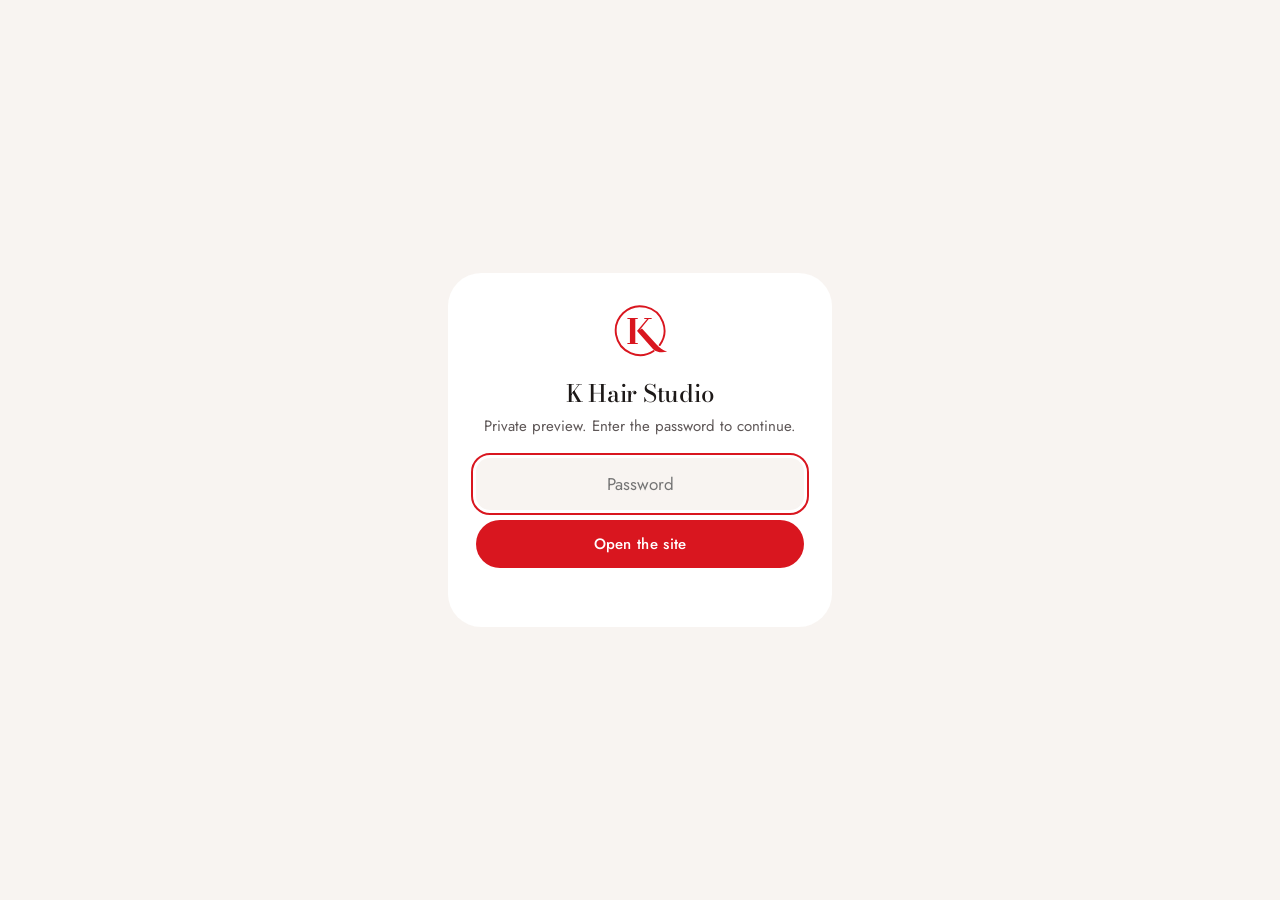
==== commit ae03462e: "Publish preview with password screen Co-Authored-By: Claude Opus 5.5 <noreply@anthropic.com>" ====
--- a/index.html
+++ b/index.html
@@ -5,6 +5,7 @@
 <meta name="viewport" content="width=device-width, initial-scale=1, viewport-fit=cover">
 <title>K Hair Studio, Powai | The Family Salon near Hiranandani Hospital</title>
 <meta name="description" content="Unisex salon in Powai for men and women: haircuts, beards, colour and hair spa, led by Kadir with 15+ years in hair. 4.7 on Google. L'Oréal Professionnel products. Book on WhatsApp and get up to 15% off your first visit.">
+<meta name="robots" content="noindex">
 <meta name="theme-color" content="#d9161f">
 <meta property="og:title" content="K Hair Studio, Powai">
 <meta property="og:description" content="The Family Salon. 4.7 on Google from 95 reviews. Book on WhatsApp.">
@@ -13,6 +14,7 @@
 <link rel="preload" href="assets/fonts/bodoni.woff2" as="font" type="font/woff2" crossorigin>
 <link rel="preload" href="assets/fonts/jost.woff2" as="font" type="font/woff2" crossorigin>
 <link rel="stylesheet" href="assets/styles.css">
+<script src="assets/gate.js"></script>
 <script>document.documentElement.classList.add('js')</script>
 <script type="application/ld+json">
 {"@context":"https://schema.org","@type":"HairSalon","name":"K Hair Studio","alternateName":"K Hair Studio the unisex salon","telephone":"+919769004737","priceRange":"₹₹","image":"https://patekarvijay262-spec.github.io/k-hair-studio/assets/img/storefront.webp","address":{"@type":"PostalAddress","streetAddress":"Shop No. 7, Trinity Society, near Hiranandani Hospital Road, IIT Market","addressLocality":"Powai, Mumbai","addressRegion":"Maharashtra","postalCode":"400076","addressCountry":"IN"},"geo":{"@type":"GeoCoordinates","latitude":19.122265,"longitude":72.9176834},"openingHoursSpecification":[{"@type":"OpeningHoursSpecification","dayOfWeek":["Monday","Tuesday","Wednesday","Thursday","Friday","Saturday","Sunday"],"opens":"09:00","closes":"22:00"}]}
--- a/assets/styles.css
+++ b/assets/styles.css
@@ -383,3 +383,14 @@
   .about-text { padding-bottom: var(--section); }
   .visit-grid { grid-template-columns: 1fr 1fr; gap: 5rem; align-items: center; }
 }
+
+/* Preview lock */
+html.locked body > *:not(#gate):not(svg) { display: none !important; }
+#gate { position: fixed; inset: 0; z-index: 100; display: grid; place-items: center; padding: 1.25rem; background: var(--mist); }
+.gate-card { width: min(100%, 24rem); padding: 2rem 1.75rem; background: #fff; border-radius: var(--r-lg); text-align: center; }
+.gate-card svg { width: 3.5rem; height: 3.5rem; color: var(--red); }
+.gate-card h1 { margin-top: .75rem; font-size: 1.5rem; }
+.gate-card p { margin-top: .4rem; font-size: .9375rem; color: var(--ink-soft); }
+.gate-card input { width: 100%; margin-top: 1.25rem; padding: .8rem 1rem; border: 0; border-radius: .875rem; background: var(--mist); font-size: 1.0625rem; text-align: center; }
+.gate-card .btn { width: 100%; margin-top: .6rem; }
+.gate-card .gate-err { min-height: 1.3rem; color: var(--red); font-size: .875rem; }
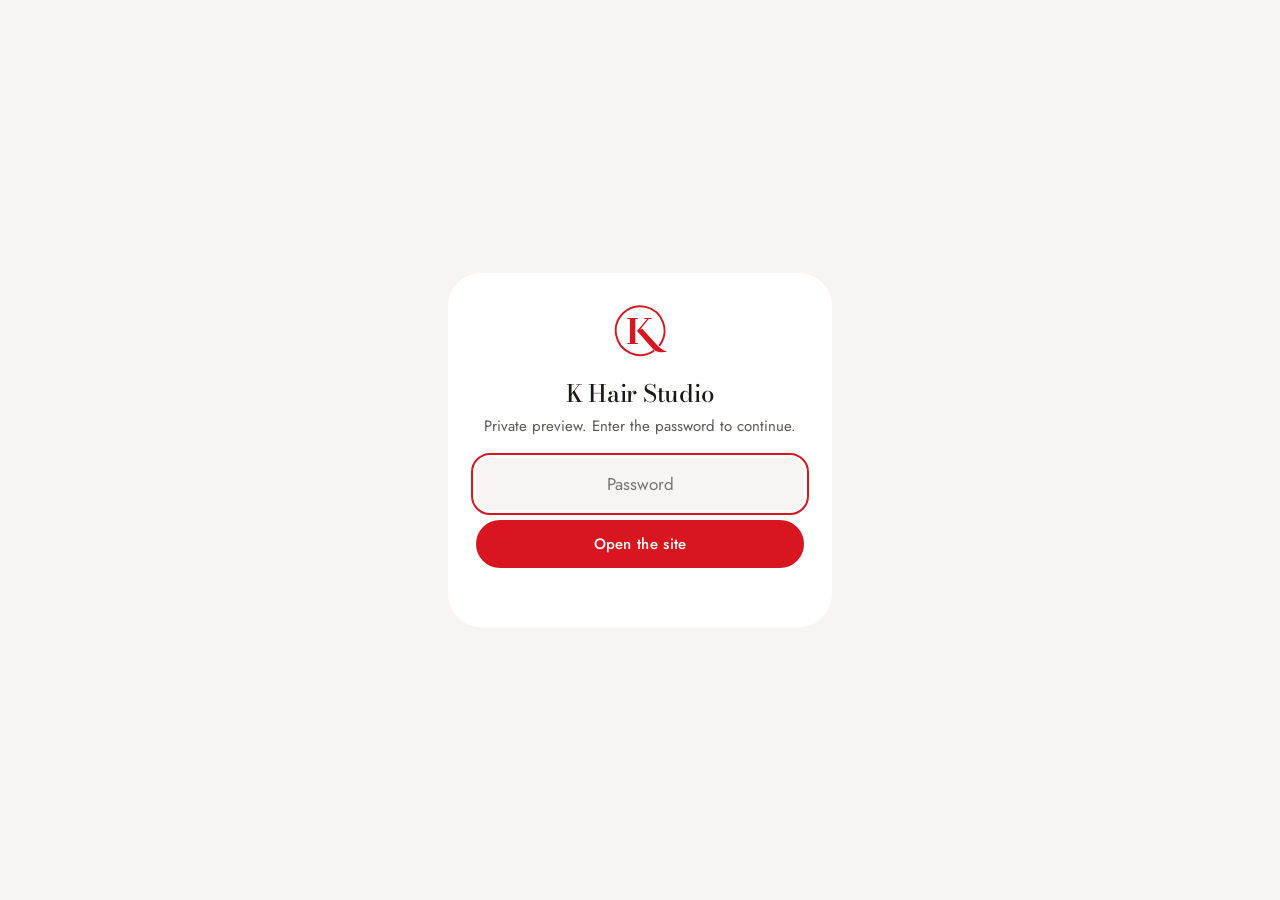
==== commit 45fa10a4: "Publish site without discount Co-Authored-By: Claude Opus 5.5 <noreply@anthropic.com>" ====
--- a/index.html
+++ b/index.html
@@ -4,7 +4,7 @@
 <meta charset="utf-8">
 <meta name="viewport" content="width=device-width, initial-scale=1, viewport-fit=cover">
 <title>K Hair Studio, Powai | The Family Salon near Hiranandani Hospital</title>
-<meta name="description" content="Unisex salon in Powai for men and women: haircuts, beards, colour and hair spa, led by Kadir with 15+ years in hair. 4.7 on Google. L'Oréal Professionnel products. Book on WhatsApp and get up to 15% off your first visit.">
+<meta name="description" content="Unisex salon in Powai for men and women: haircuts, beards, colour and hair spa, led by Kadir with 15+ years in hair. 4.7 on Google. L'Oréal Professionnel products. Book on WhatsApp.">
 <meta name="robots" content="noindex">
 <meta name="theme-color" content="#d9161f">
 <meta property="og:title" content="K Hair Studio, Powai">
@@ -29,8 +29,6 @@
     <path fill="currentColor" d="M32 24h9.6v44.6H32zM27.5 23.2H46v1.8H27.5zM27.5 67.8H46v1.8H27.5zM44.6 46.6 62.6 25h3L47 47.6zM57.6 23.2h13.2V25H57.6zM45.5 47.5l8-5.7L80 71c4 5 11 10 18.5 12.2-8.5 2.3-18.5 1.8-25-4.2z"/>
   </symbol>
 </svg>
-
-<p class="strip">First visit at K Hair: 15% off on ₹1,000 and above, 10% off below that. <a class="link" href="#book">Book now</a></p>
 
 <header class="head" id="head">
   <div class="wrap head-in">
@@ -302,18 +300,11 @@
       <h2>Book a <em>chair</em></h2>
       <p class="lede muted" style="margin-top:1.25rem">Pick a time. WhatsApp opens with it all written out. Press send and we'll confirm.</p>
       <div class="ticket">
-        <div class="offer">
-          <p class="label">Your first visit</p>
-          <div class="offer-row">
-            <div><b>15%</b><span>off bills of ₹1,000 and above</span></div>
-            <div><b>10%</b><span>off anything below ₹1,000</span></div>
-          </div>
-        </div>
+        <p class="ticket-head">Your booking</p>
         <dl class="stub" id="ticket">
           <div><dt>For</dt><dd data-t="name">Your name</dd></div>
           <div><dt>Service</dt><dd data-t="service">Pick from the list</dd></div>
           <div><dt>When</dt><dd data-t="when">Pick a day and time</dd></div>
-          <div><dt>Offer</dt><dd data-t="offer">First-visit discount applied</dd></div>
         </dl>
       </div>
       <p class="direct"><a class="link wa" href="#" data-text="Hi K Hair Studio, I have a question.">WhatsApp us</a><a class="link" href="tel:+919769004737">Call 97690 04737</a></p>
@@ -324,7 +315,6 @@
       <fieldset class="field"><legend>What would you like</legend><div class="chips" id="bServices"></div><p class="err" data-err="services"></p></fieldset>
       <fieldset class="field"><legend>Which day</legend><div class="chips" id="bDays"></div><p class="err" data-err="day"></p></fieldset>
       <fieldset class="field"><legend>What time</legend><div class="chips" id="bTimes"></div><p class="err" data-err="time"></p></fieldset>
-      <fieldset class="field"><legend>First time at K Hair?</legend><div class="chips" id="bFirst"></div></fieldset>
       <div class="field"><label for="bNote">Anything we should know (optional)</label><textarea id="bNote" rows="2" placeholder="Hair length, a look you have in mind, a stylist you prefer"></textarea></div>
       <button class="btn btn-red btn-full" type="submit">Send on WhatsApp</button>
       <p class="fine">Your time is held once K Hair replies on WhatsApp.</p>
--- a/assets/styles.css
+++ b/assets/styles.css
@@ -56,9 +56,6 @@
 .link { text-decoration: none; background: linear-gradient(currentColor, currentColor) 0 100% / 100% .0625rem no-repeat; padding-bottom: .1rem; transition: background-size .3s var(--ease); }
 .link:hover { background-size: 0 .0625rem; background-position: 100% 100%; }
 
-/* Offer strip */
-.strip { background: var(--red); color: #fff; text-align: center; padding: .55rem var(--gutter); font-size: .875rem; line-height: 1.35; }
-.strip a { color: inherit; white-space: nowrap; }
 
 /* Header */
 .head { position: sticky; top: 0; z-index: 40; background: #fff; border-bottom: .0625rem solid transparent; transition: border-color .3s; }
@@ -245,13 +242,9 @@
 
 /* Forms */
 .book-grid { display: grid; gap: 2.25rem; }
-.ticket { margin-top: 1.5rem; border-radius: var(--r-lg); overflow: hidden; filter: drop-shadow(0 .75rem 1.5rem rgba(29, 25, 24, .1)); }
-.offer { position: relative; background: var(--red); color: #fff; padding: 1.25rem 1.5rem; }
-.offer-row { display: flex; gap: 1.5rem; margin-top: .7rem; }
-.offer-row div { flex: 1; }
-.offer b { display: block; font: 500 2.25rem/1 var(--serif); }
-.offer span { display: block; margin-top: .3rem; font-size: .875rem; line-height: 1.3; }
-.stub { display: none; position: relative; margin: 0; padding: 1.25rem 1.5rem; background: var(--mist); border-top: .125rem dashed #d9cfc8; }
+.ticket { display: none; margin-top: 1.5rem; border-radius: var(--r-lg); overflow: hidden; filter: drop-shadow(0 .75rem 1.5rem rgba(29, 25, 24, .1)); }
+.ticket-head { margin: 0; padding: .9rem 1.5rem; background: var(--red); color: #fff; font: 500 1.125rem/1.2 var(--serif); }
+.stub { position: relative; margin: 0; padding: 1.25rem 1.5rem; background: var(--mist); border-top: .125rem dashed #d9cfc8; }
 .stub::before, .stub::after { content: ""; position: absolute; top: -.75rem; width: 1.5rem; height: 1.5rem; border-radius: 50%; background: #fff; }
 .stub::before { left: -.75rem; } .stub::after { right: -.75rem; }
 .stub div { display: flex; gap: 1rem; padding: .3rem 0; }
@@ -365,7 +358,7 @@
   .tile { flex: 0 1 9rem; }
   .proof { justify-content: space-between; }
   .proof li { flex: 0 1 9rem; }
-  .stub { display: block; }
+  .ticket { display: block; }
   .both-grid { grid-template-columns: 1fr 1fr; }
   .gallery { columns: 4; column-gap: 1rem; }
   .menu-grid { grid-template-columns: 1fr 1fr; }
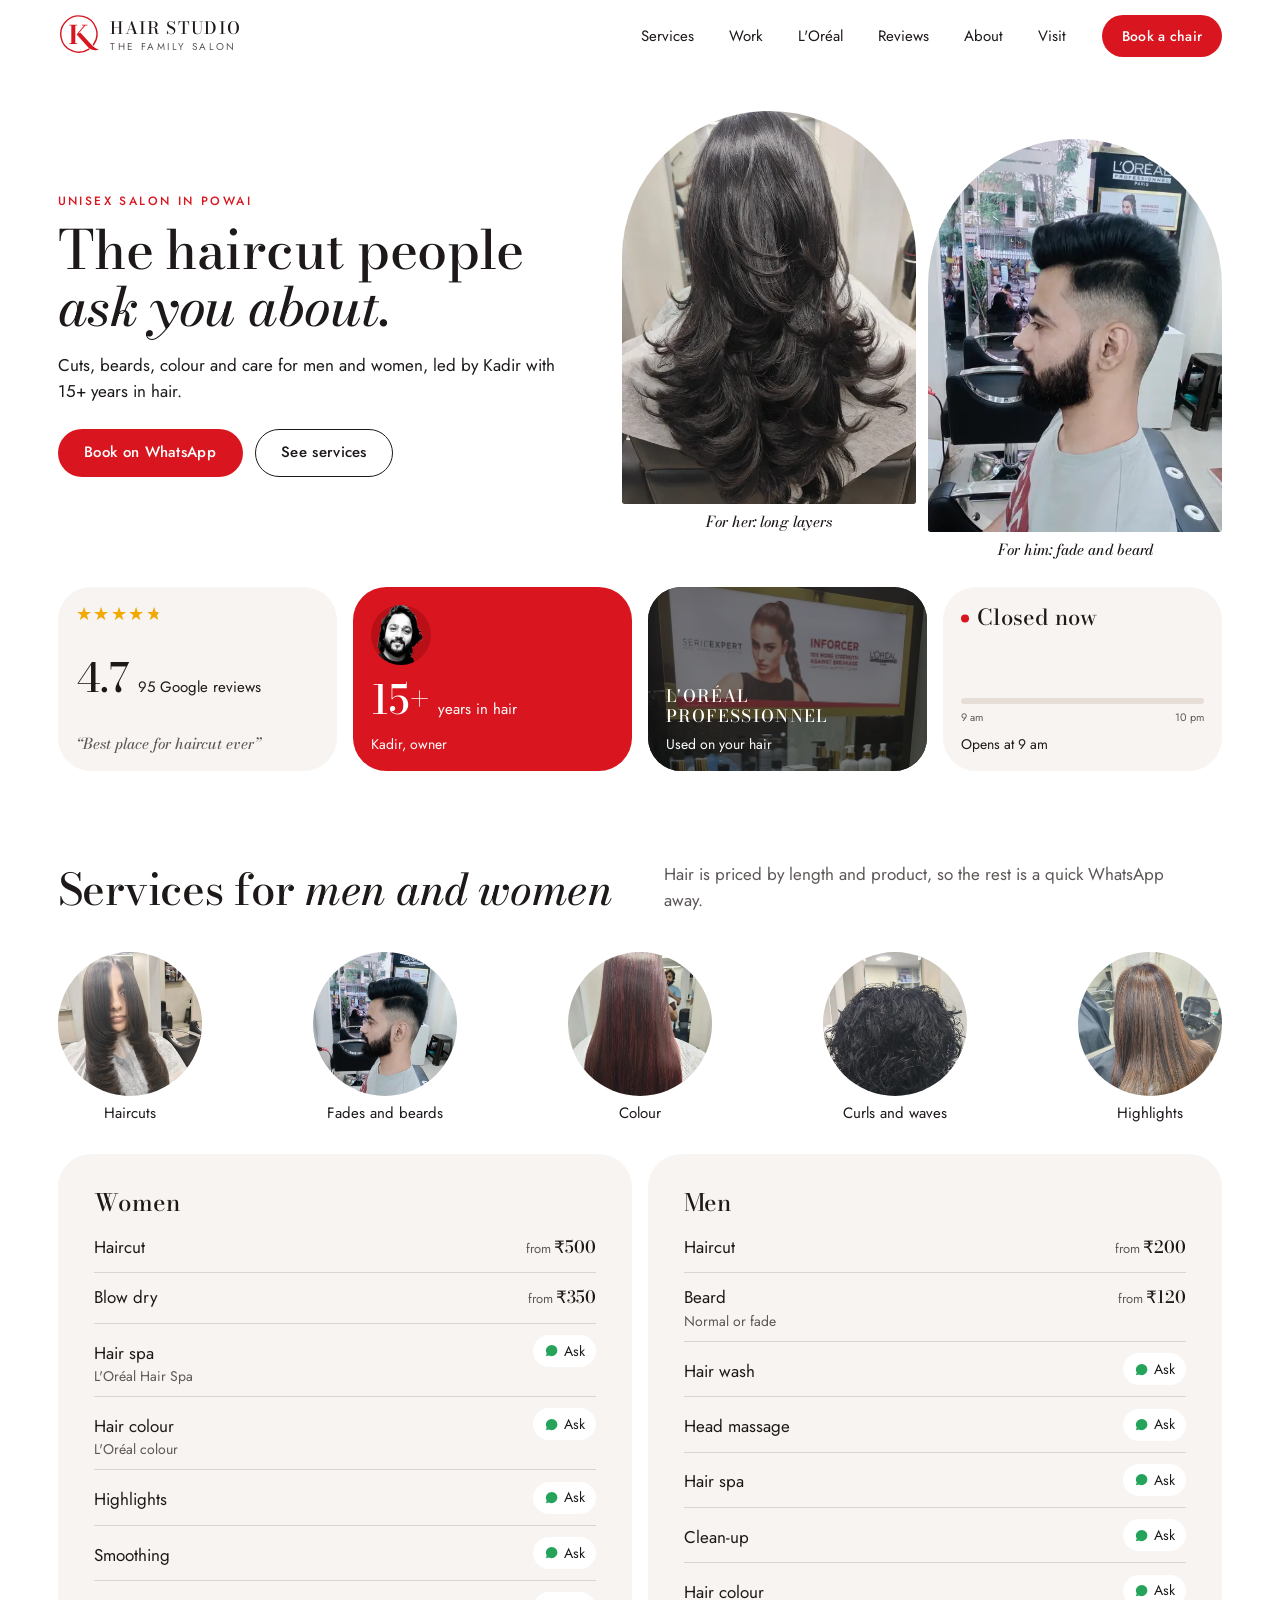
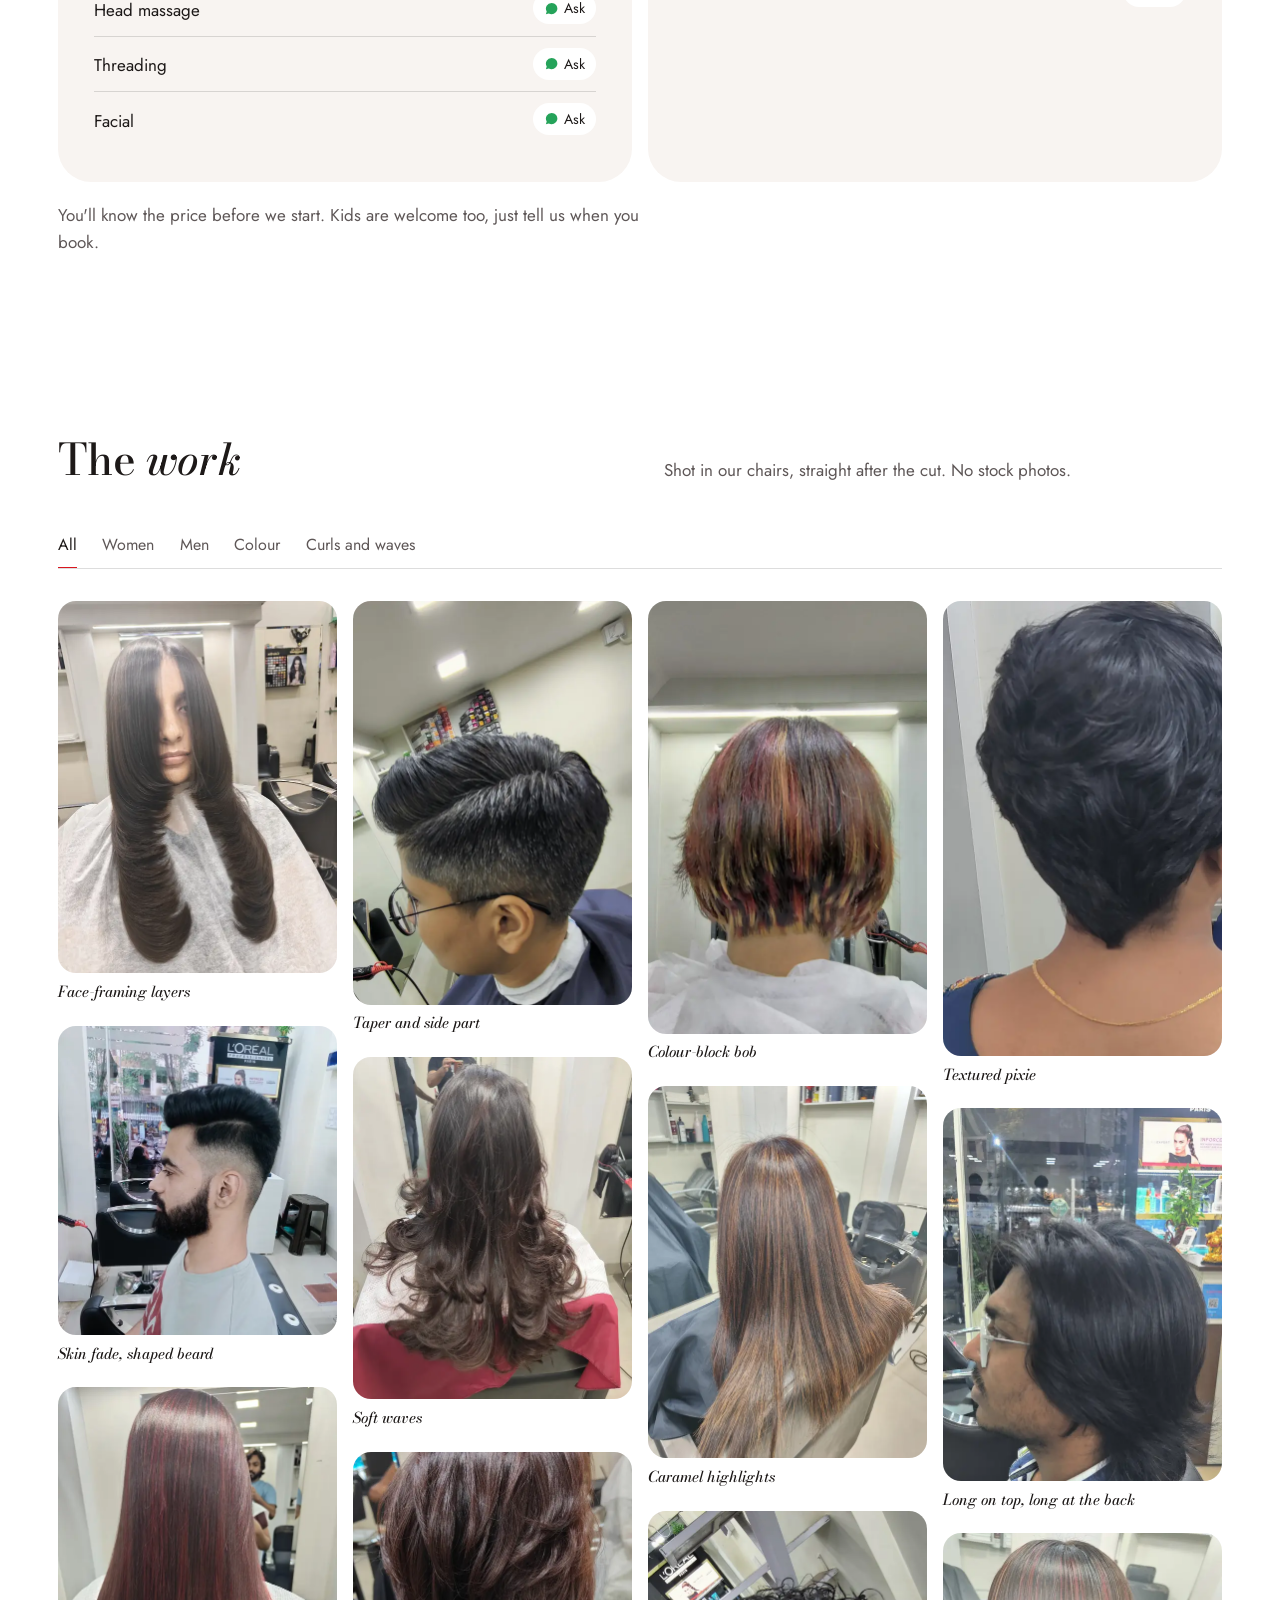
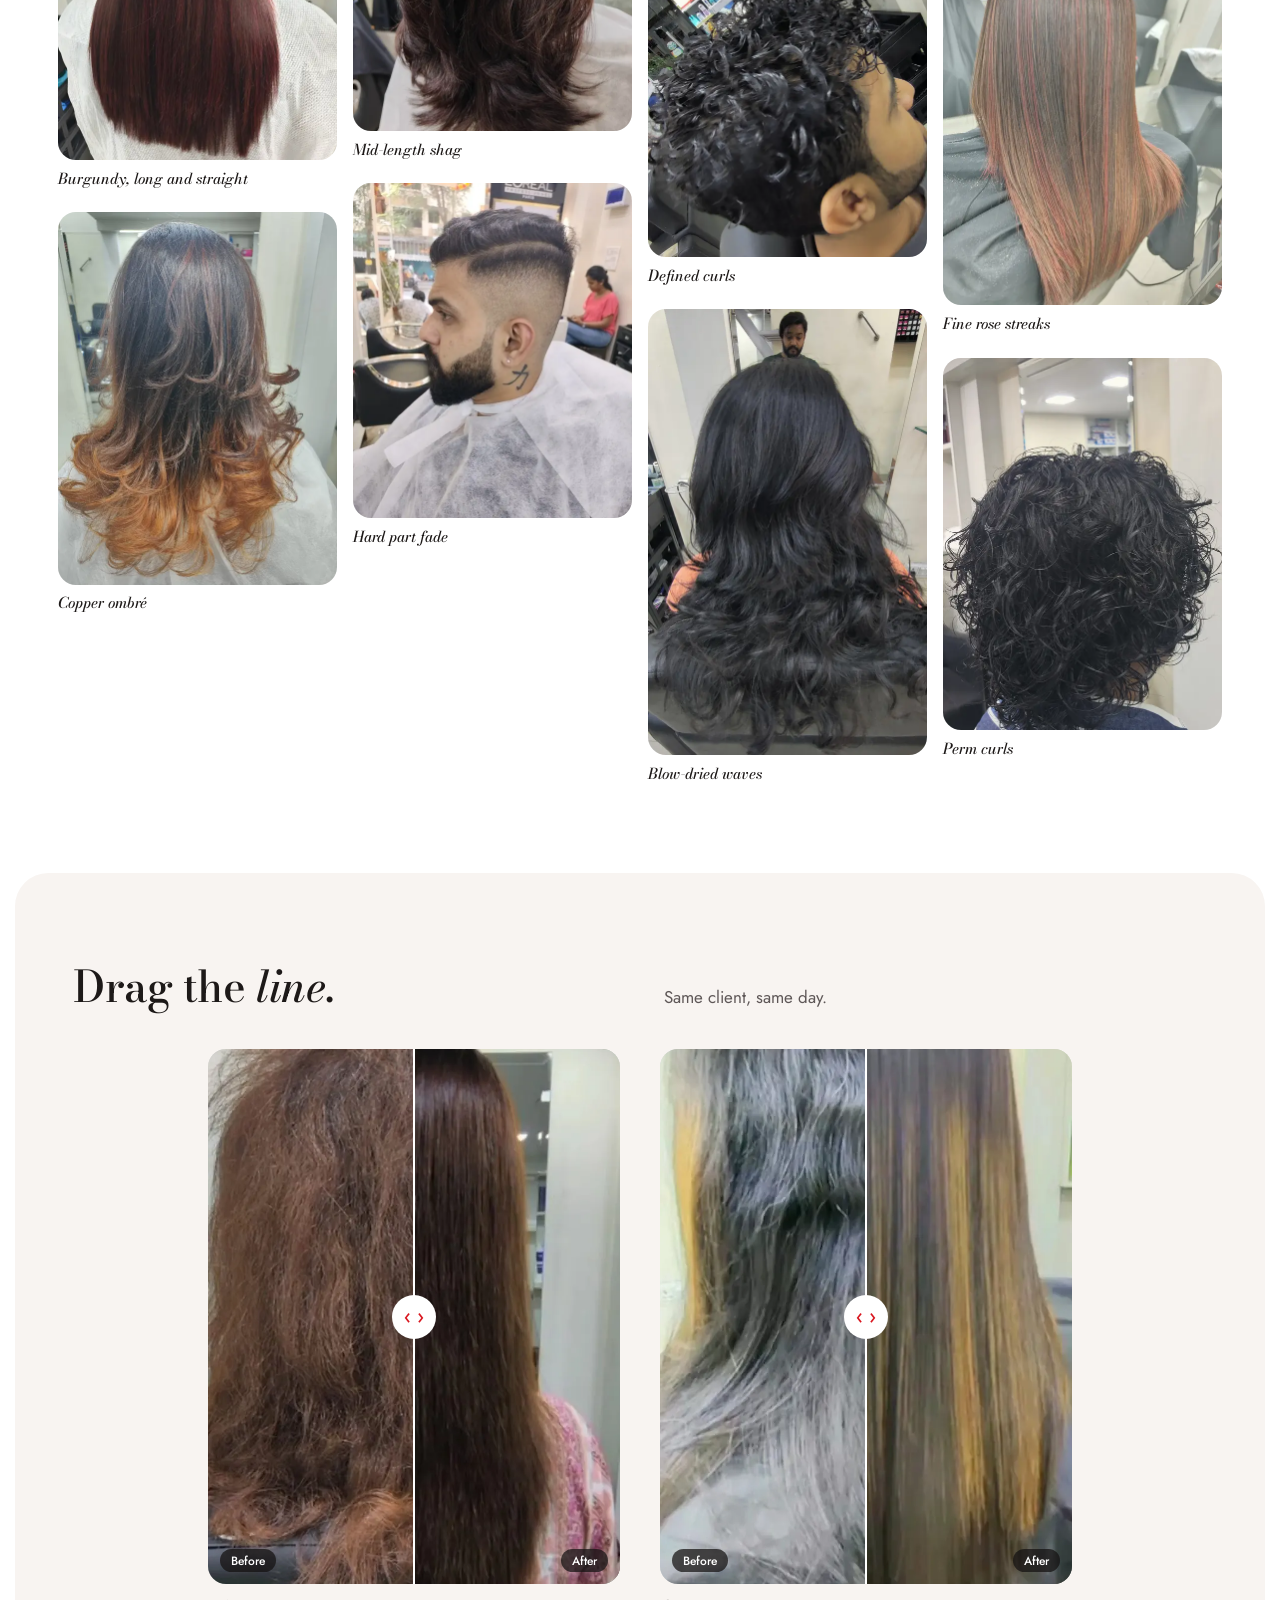
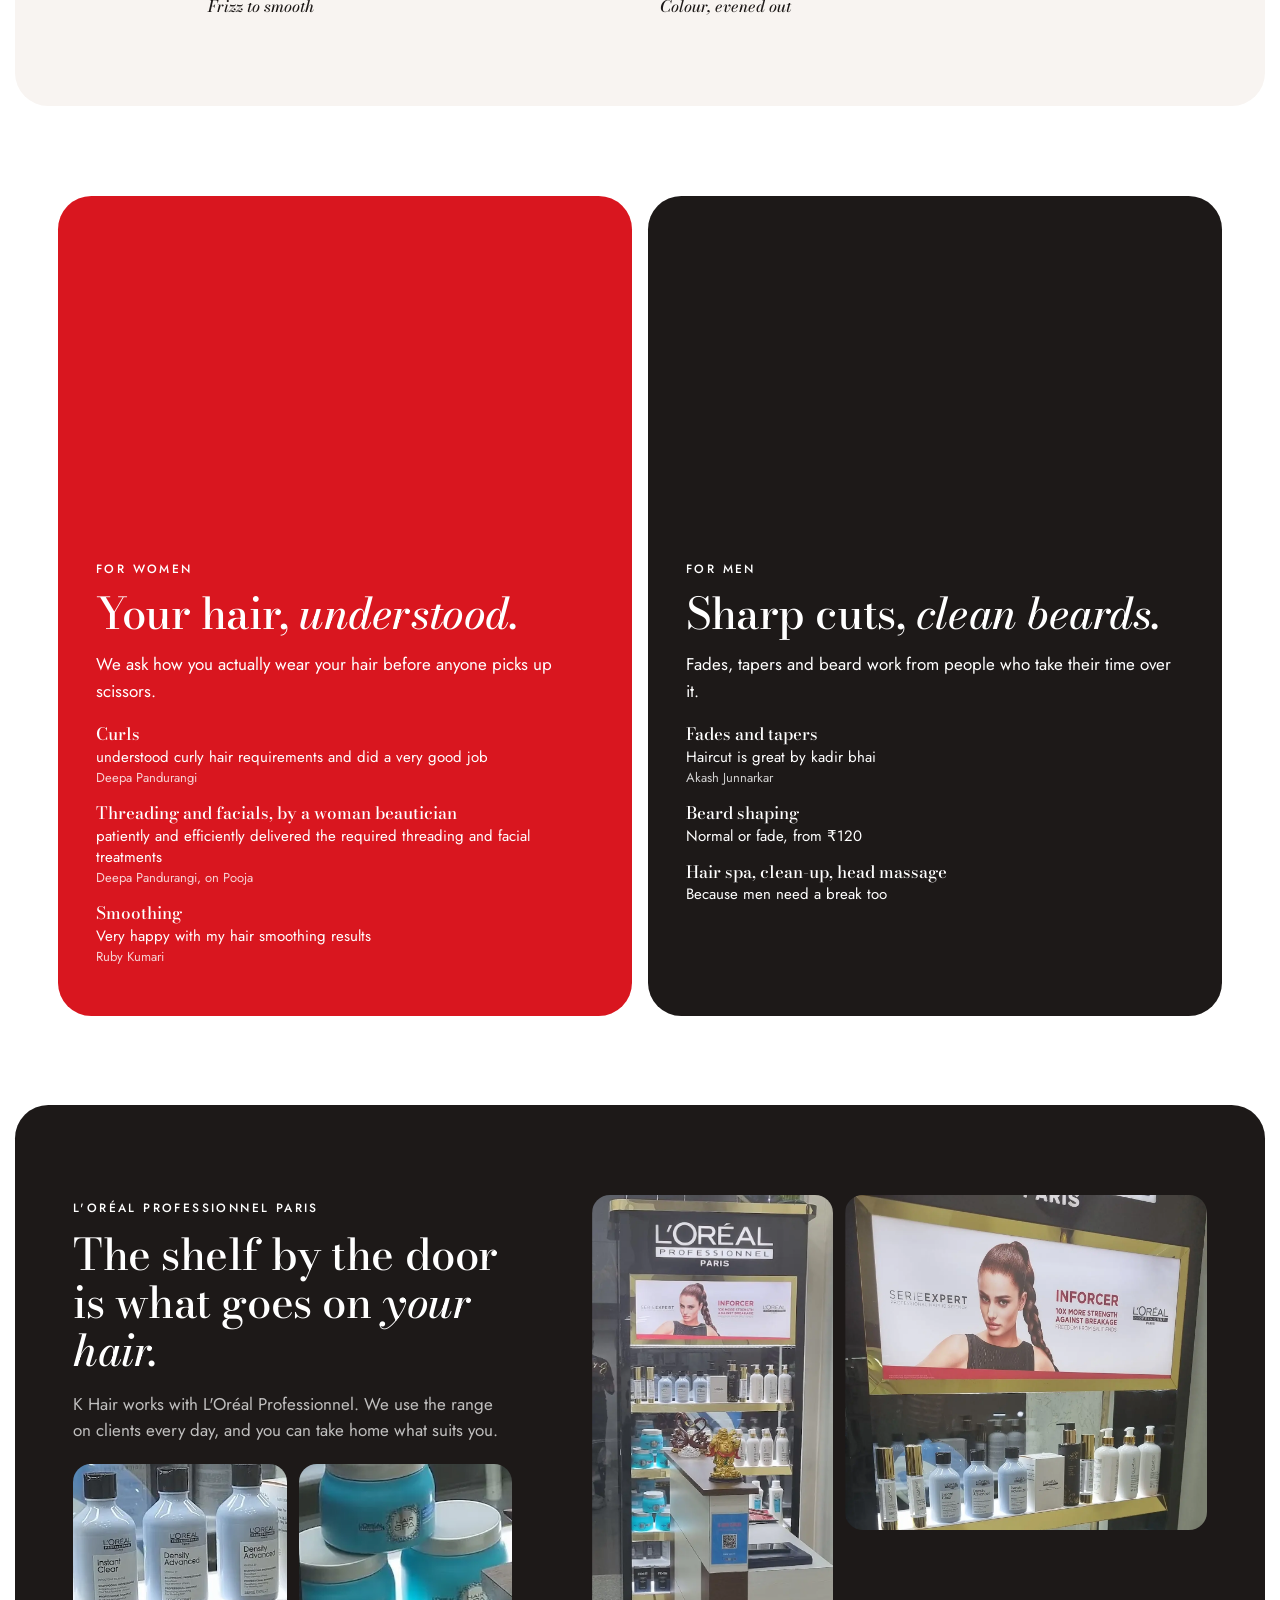
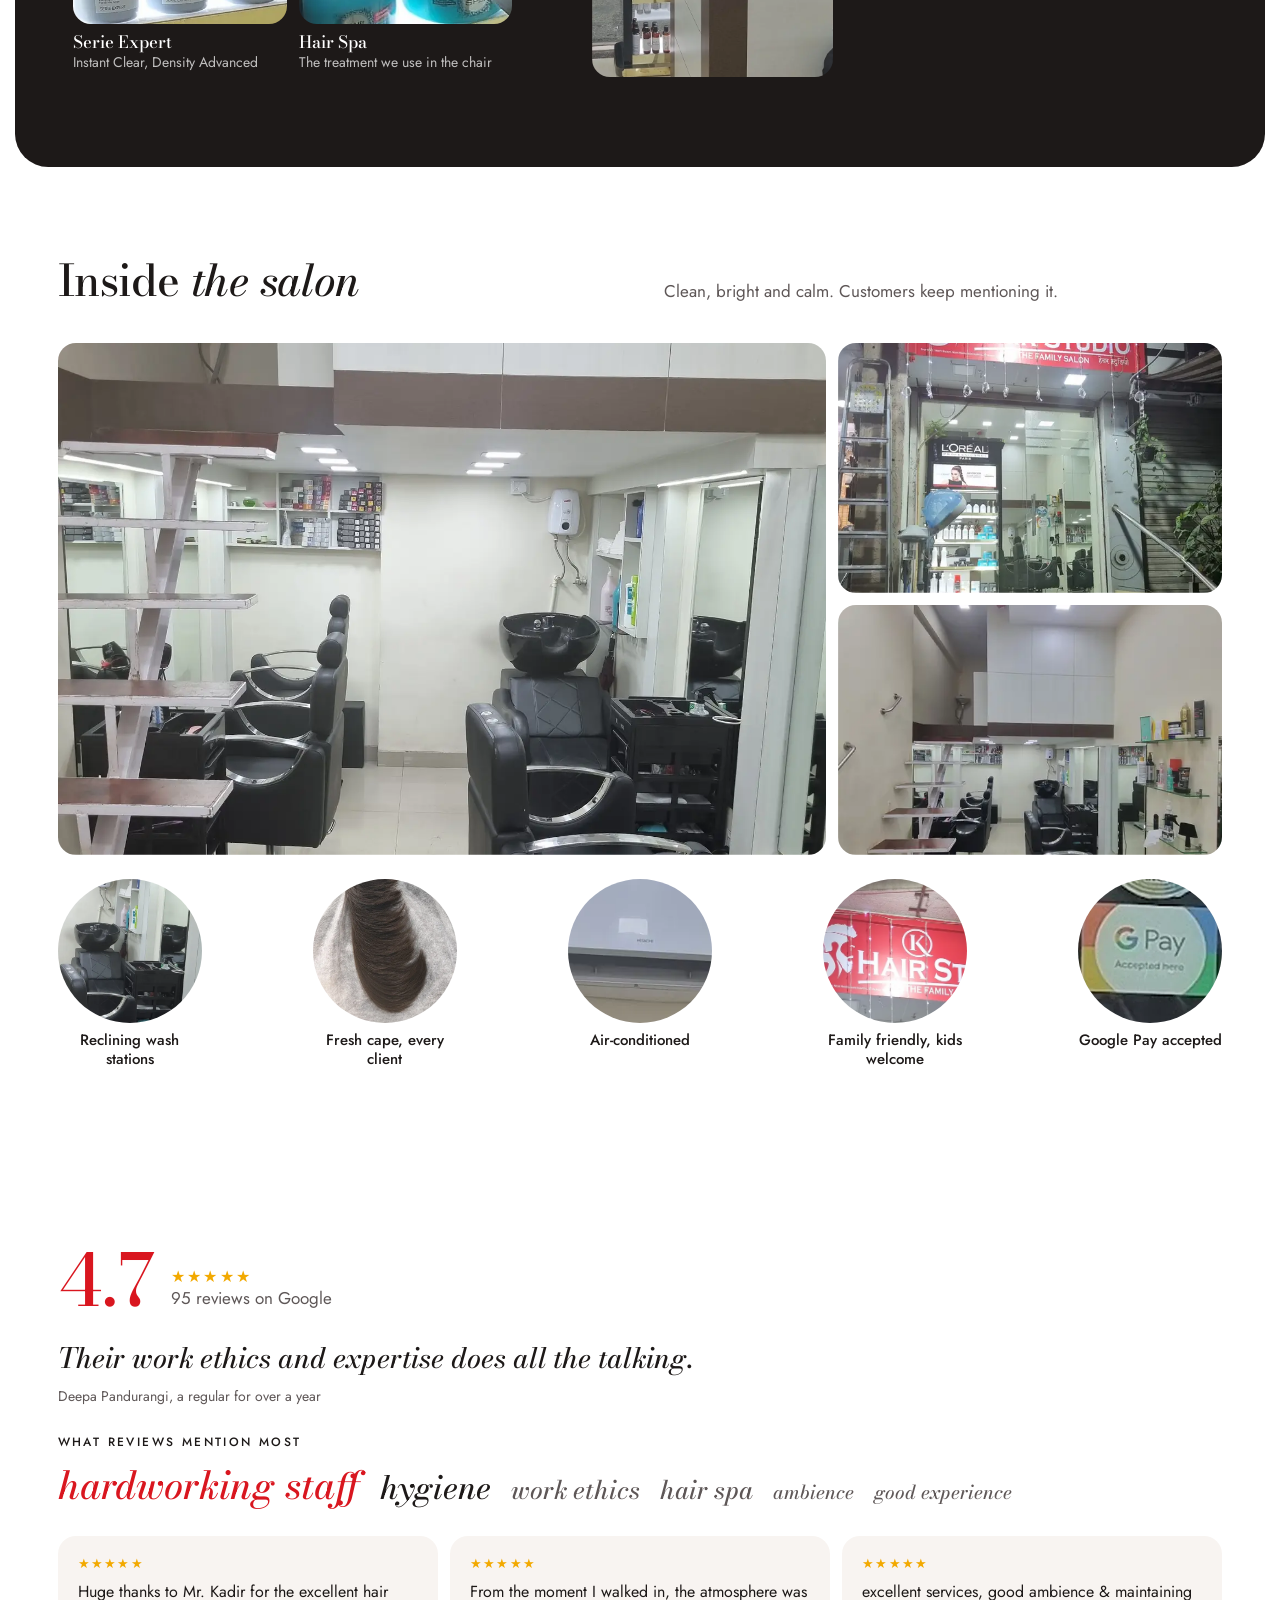
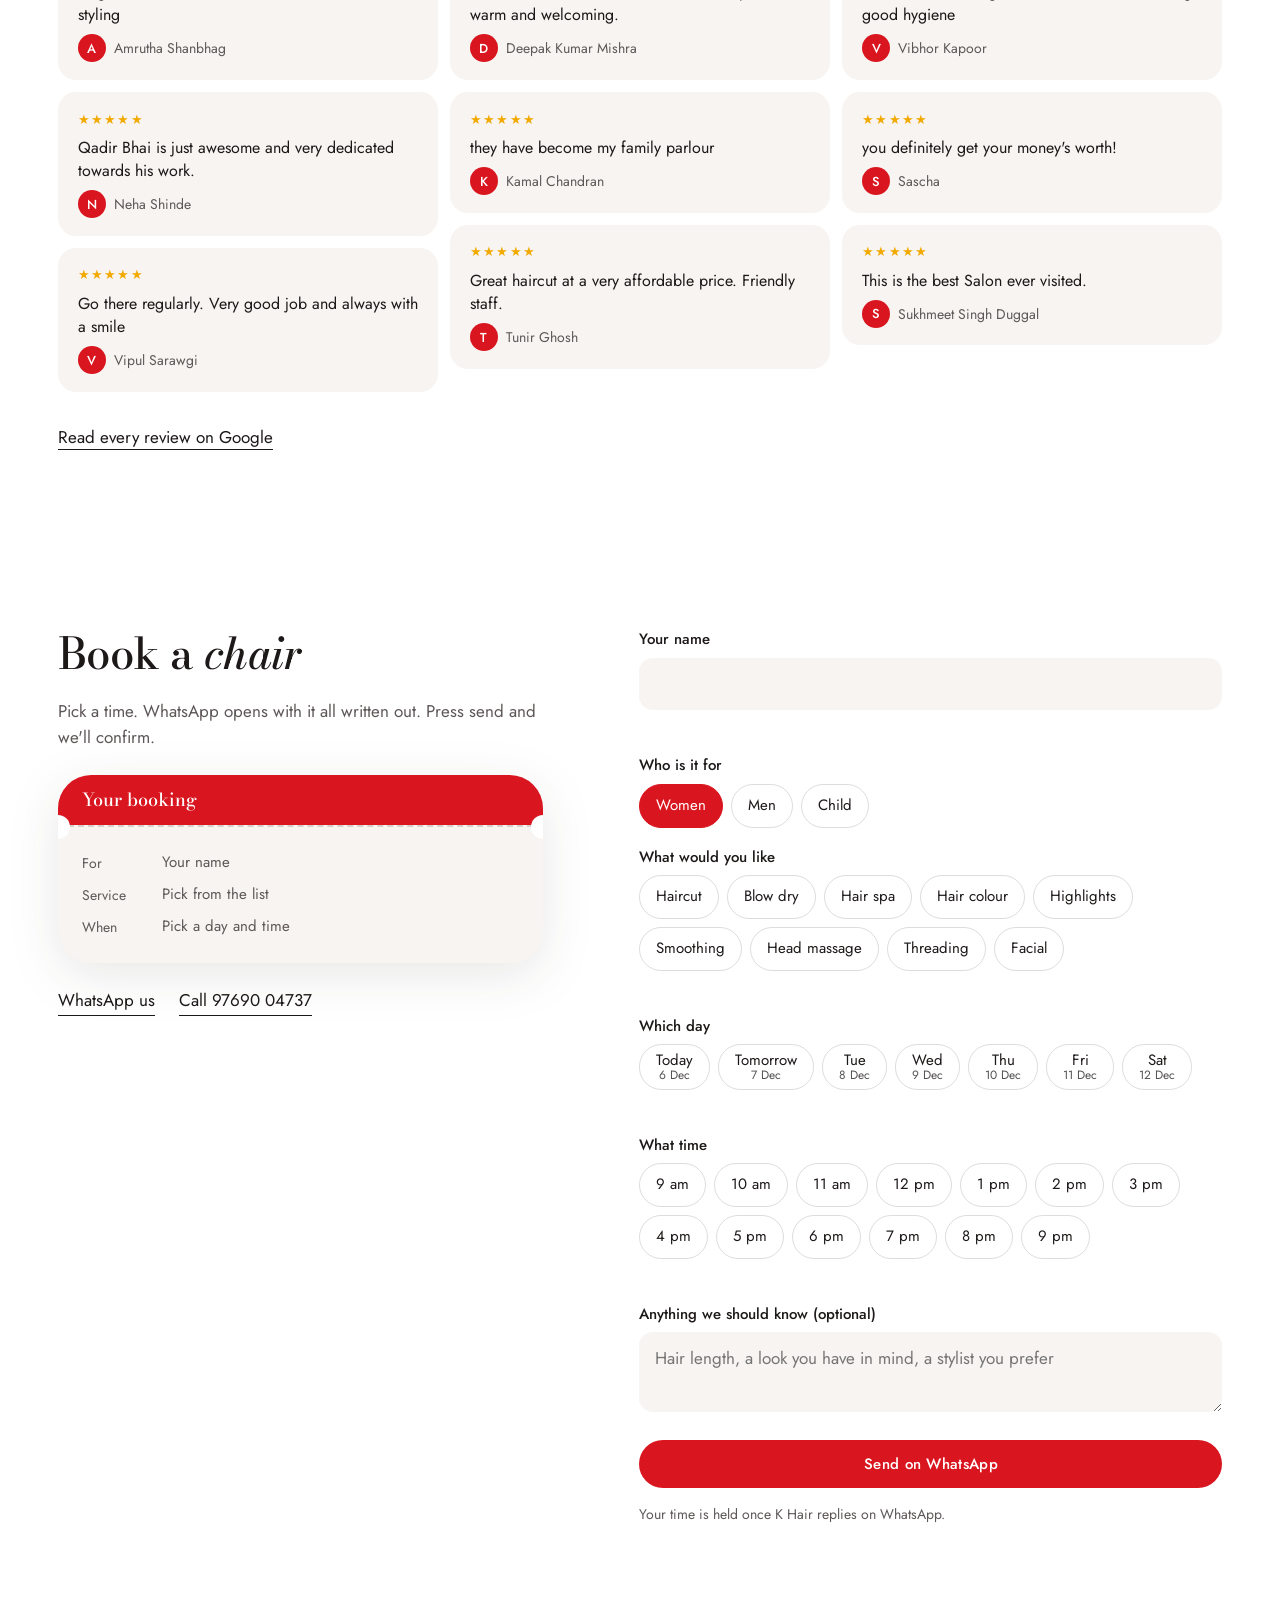
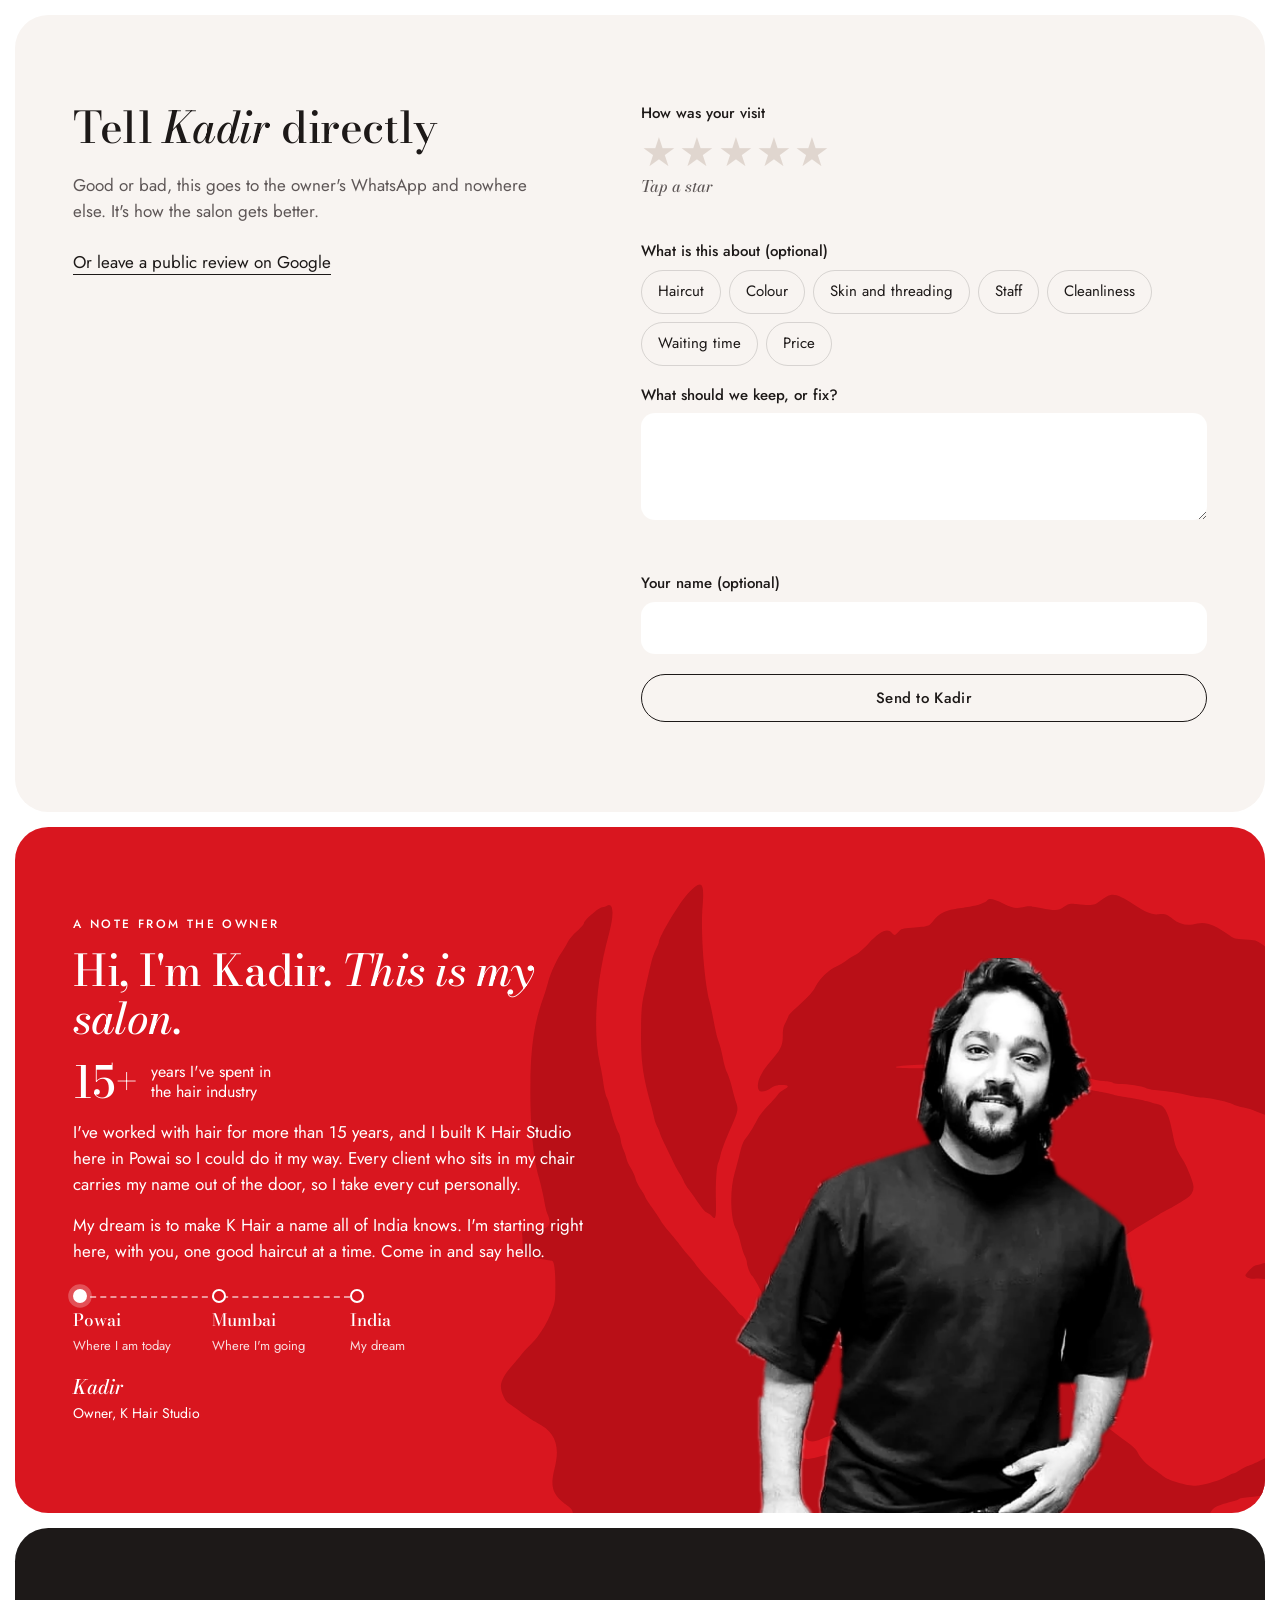
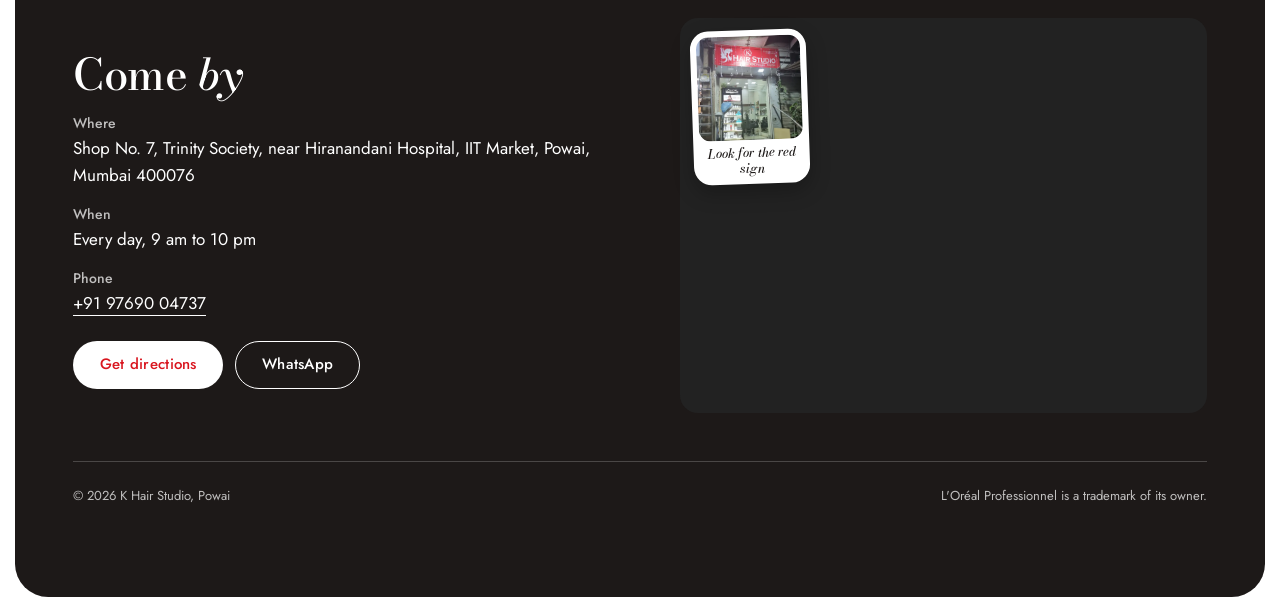
==== commit a470a4ff: "Publish site without password Co-Authored-By: Claude Opus 5.5 <noreply@anthropic.com>" ====
--- a/index.html
+++ b/index.html
@@ -5,7 +5,6 @@
 <meta name="viewport" content="width=device-width, initial-scale=1, viewport-fit=cover">
 <title>K Hair Studio, Powai | The Family Salon near Hiranandani Hospital</title>
 <meta name="description" content="Unisex salon in Powai for men and women: haircuts, beards, colour and hair spa, led by Kadir with 15+ years in hair. 4.7 on Google. L'Oréal Professionnel products. Book on WhatsApp.">
-<meta name="robots" content="noindex">
 <meta name="theme-color" content="#d9161f">
 <meta property="og:title" content="K Hair Studio, Powai">
 <meta property="og:description" content="The Family Salon. 4.7 on Google from 95 reviews. Book on WhatsApp.">
@@ -14,7 +13,6 @@
 <link rel="preload" href="assets/fonts/bodoni.woff2" as="font" type="font/woff2" crossorigin>
 <link rel="preload" href="assets/fonts/jost.woff2" as="font" type="font/woff2" crossorigin>
 <link rel="stylesheet" href="assets/styles.css">
-<script src="assets/gate.js"></script>
 <script>document.documentElement.classList.add('js')</script>
 <script type="application/ld+json">
 {"@context":"https://schema.org","@type":"HairSalon","name":"K Hair Studio","alternateName":"K Hair Studio the unisex salon","telephone":"+919769004737","priceRange":"₹₹","image":"https://patekarvijay262-spec.github.io/k-hair-studio/assets/img/storefront.webp","address":{"@type":"PostalAddress","streetAddress":"Shop No. 7, Trinity Society, near Hiranandani Hospital Road, IIT Market","addressLocality":"Powai, Mumbai","addressRegion":"Maharashtra","postalCode":"400076","addressCountry":"IN"},"geo":{"@type":"GeoCoordinates","latitude":19.122265,"longitude":72.9176834},"openingHoursSpecification":[{"@type":"OpeningHoursSpecification","dayOfWeek":["Monday","Tuesday","Wednesday","Thursday","Friday","Saturday","Sunday"],"opens":"09:00","closes":"22:00"}]}
--- a/assets/styles.css
+++ b/assets/styles.css
@@ -376,14 +376,3 @@
   .about-text { padding-bottom: var(--section); }
   .visit-grid { grid-template-columns: 1fr 1fr; gap: 5rem; align-items: center; }
 }
-
-/* Preview lock */
-html.locked body > *:not(#gate):not(svg) { display: none !important; }
-#gate { position: fixed; inset: 0; z-index: 100; display: grid; place-items: center; padding: 1.25rem; background: var(--mist); }
-.gate-card { width: min(100%, 24rem); padding: 2rem 1.75rem; background: #fff; border-radius: var(--r-lg); text-align: center; }
-.gate-card svg { width: 3.5rem; height: 3.5rem; color: var(--red); }
-.gate-card h1 { margin-top: .75rem; font-size: 1.5rem; }
-.gate-card p { margin-top: .4rem; font-size: .9375rem; color: var(--ink-soft); }
-.gate-card input { width: 100%; margin-top: 1.25rem; padding: .8rem 1rem; border: 0; border-radius: .875rem; background: var(--mist); font-size: 1.0625rem; text-align: center; }
-.gate-card .btn { width: 100%; margin-top: .6rem; }
-.gate-card .gate-err { min-height: 1.3rem; color: var(--red); font-size: .875rem; }
